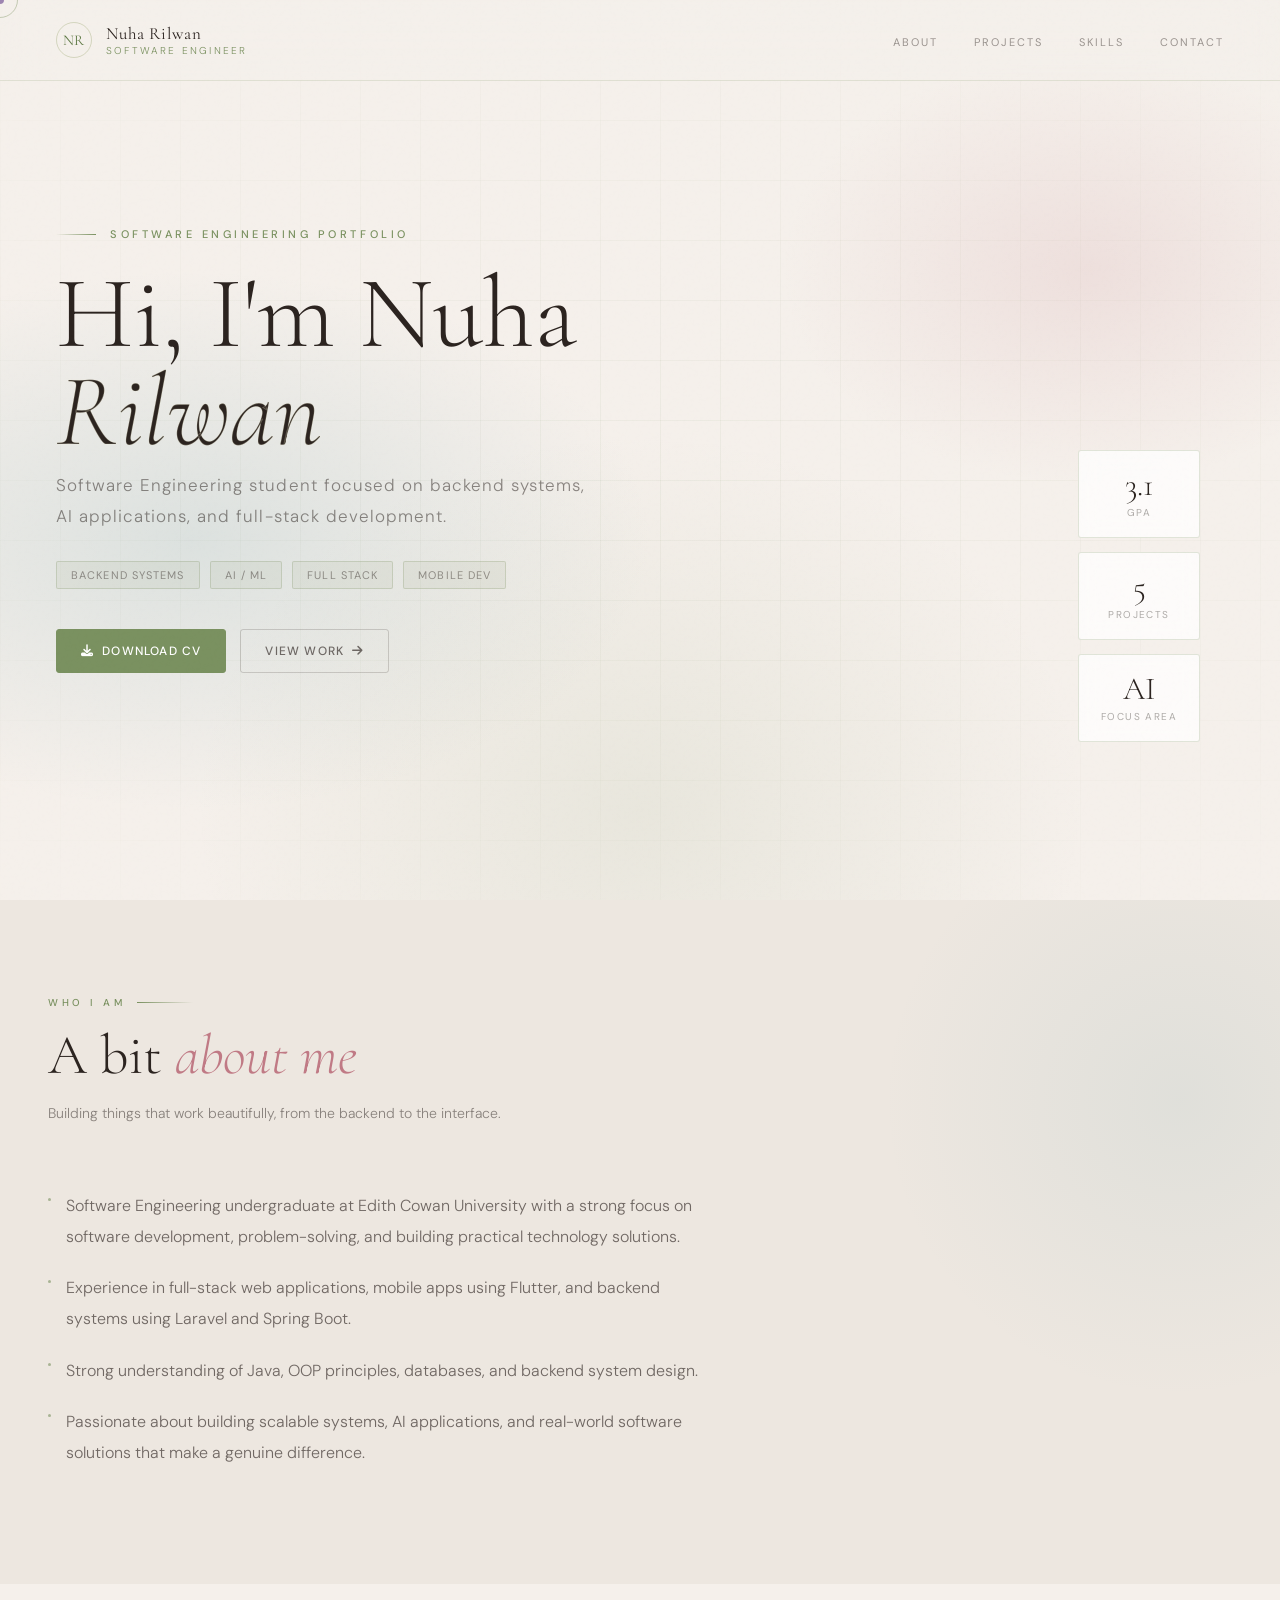
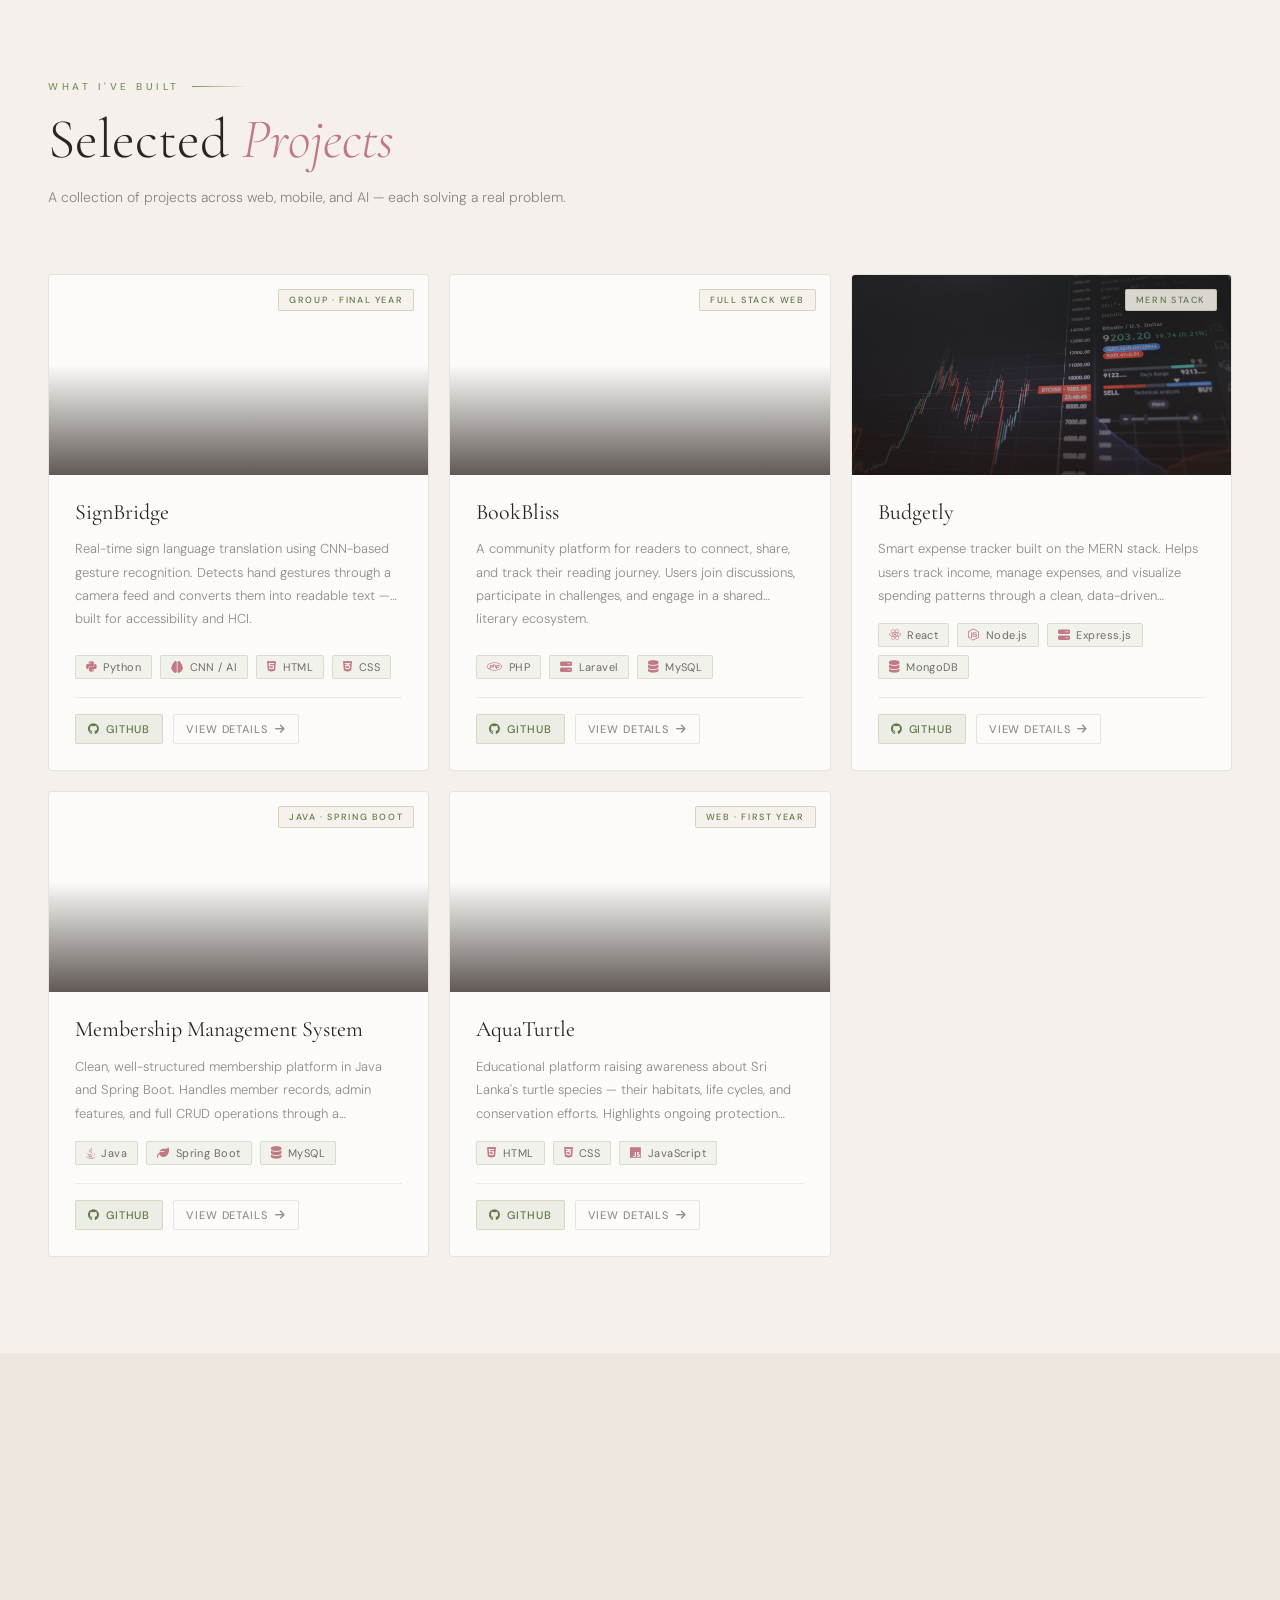
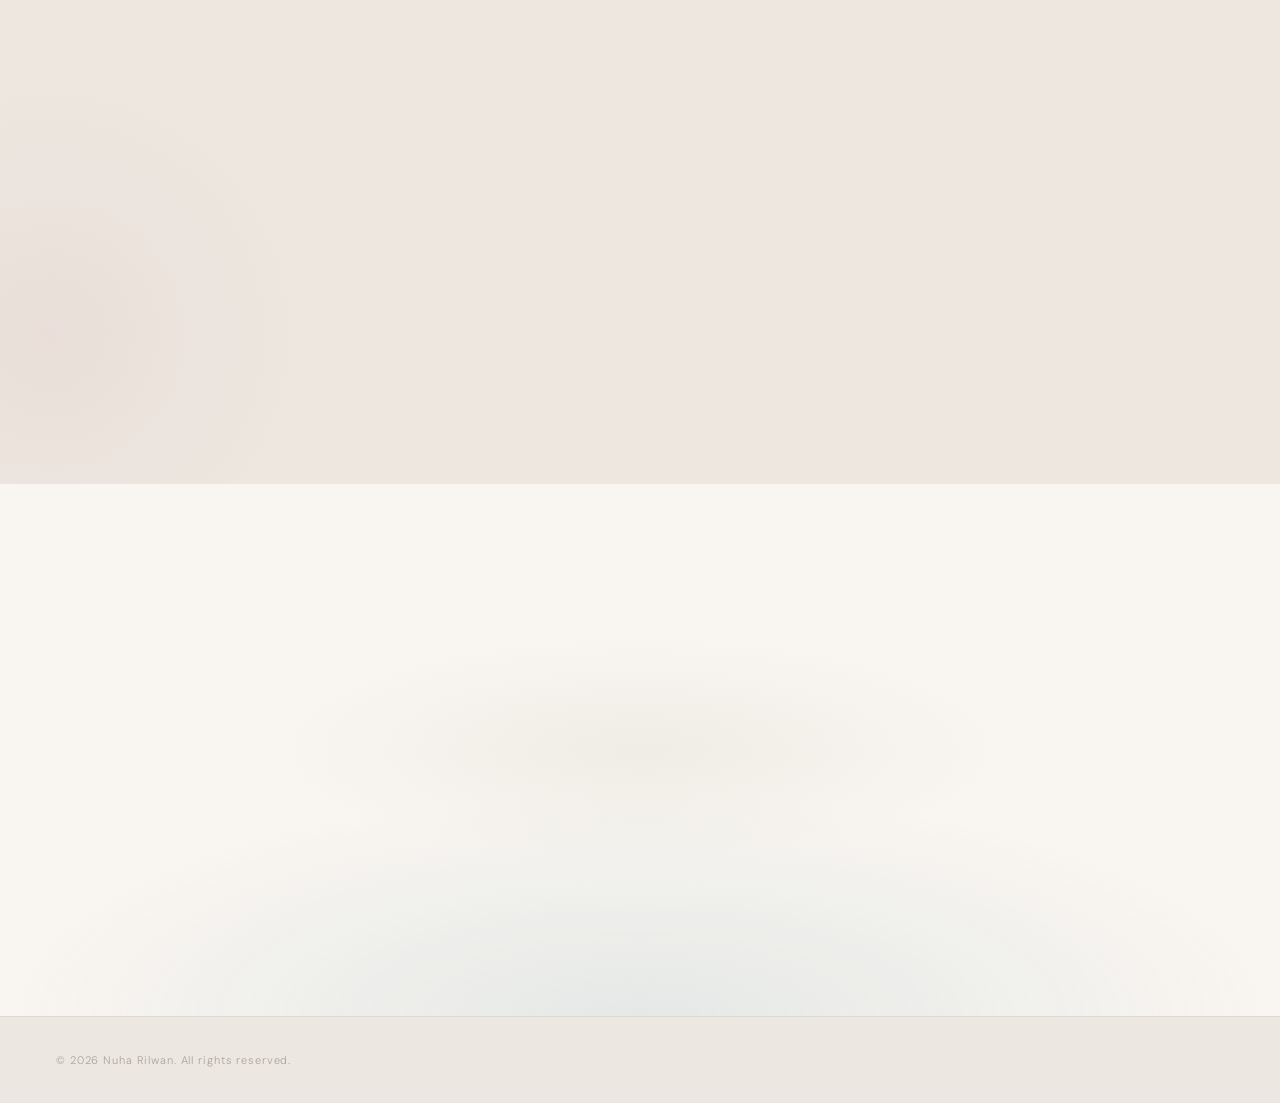
==== index.html @ dff5c8e9 "New UI Design" ====
<!DOCTYPE html>
<html lang="en">
<head>
  <meta charset="UTF-8">
  <meta name="viewport" content="width=device-width, initial-scale=1.0">
  <title>Nuha Rilwan | Software Engineer</title>

  <link href="https://fonts.googleapis.com/css2?family=Cormorant+Garamond:ital,wght@0,300;0,400;0,600;1,300;1,400&family=DM+Sans:wght@300;400;500&display=swap" rel="stylesheet">
  <link rel="stylesheet" href="https://cdnjs.cloudflare.com/ajax/libs/font-awesome/6.5.0/css/all.min.css">
  <link rel="stylesheet" href="css/variables.css">
  <link rel="stylesheet" href="css/styles.css">
</head>
<body>

<!-- SCROLL PROGRESS -->
<div class="scroll-progress" id="scrollProgress"></div>

<!-- CUSTOM CURSOR -->
<div class="cursor-dot"  id="cursorDot"></div>
<div class="cursor-ring" id="cursorRing"></div>

<!-- NAV -->
<nav class="navbar" id="navbar">
  <div class="nav-left">
    <div class="nav-monogram">NR</div>
    <div class="nav-text">
      <h1>Nuha Rilwan</h1>
      <p>Software Engineer</p>
    </div>
  </div>
  <ul>
    <li><a href="#about"    data-nav="about">About</a></li>
    <li><a href="#projects" data-nav="projects">Projects</a></li>
    <li><a href="#skills"   data-nav="skills">Skills</a></li>
    <li><a href="#contact"  data-nav="contact">Contact</a></li>
  </ul>
</nav>

<!-- ═══ HERO ═══ -->
<section class="hero" id="home">
  <div class="hero-content">

    <div class="hero-eyebrow">Software Engineering Portfolio</div>

    <h1 class="hero-name">
      <span class="line1">Hi, I'm Nuha</span>
      <span class="line2">Rilwan</span>
    </h1>

    <p class="hero-role">
      Software Engineering student focused on backend systems,<br>
      AI applications, and full-stack development.
    </p>

    <div class="hero-tags">
      <span class="hero-tag">Backend Systems</span>
      <span class="hero-tag">AI / ML</span>
      <span class="hero-tag">Full Stack</span>
      <span class="hero-tag">Mobile Dev</span>
    </div>

    <div class="hero-cta">
      <a class="btn btn-primary" href="assets/cv/Nuha_Rilwan.pdf" download>
        <i class="fa-solid fa-download"></i> Download CV
      </a>
      <a class="btn btn-ghost" href="#projects">
        View Work <i class="fa-solid fa-arrow-right"></i>
      </a>
    </div>

  </div>

  <!-- Floating stats -->
  <div class="hero-stat-float">
    <div class="stat-float-card">
      <div class="stat-float-num">3.1</div>
      <div class="stat-float-label">GPA</div>
    </div>
    <div class="stat-float-card">
      <div class="stat-float-num">5</div>
      <div class="stat-float-label">Projects</div>
    </div>
    <div class="stat-float-card">
      <div class="stat-float-num">AI</div>
      <div class="stat-float-label">Focus Area</div>
    </div>
  </div>
</section>

<!-- ═══ ABOUT ═══ -->
<section id="about">

  <div class="about-grid">

    <div>
      <div class="section-header reveal">
        <div class="section-label">Who I Am</div>
        <h2>A bit <em>about me</em></h2>
        <p class="section-sub">Building things that work beautifully, from the backend to the interface.</p>
      </div>

      <div class="about-bio reveal reveal-delay-1">
        <p>Software Engineering undergraduate at Edith Cowan University with a strong focus on software development, problem-solving, and building practical technology solutions.</p>
        <p>Experience in full-stack web applications, mobile apps using Flutter, and backend systems using Laravel and Spring Boot.</p>
        <p>Strong understanding of Java, OOP principles, databases, and backend system design.</p>
        <p>Passionate about building scalable systems, AI applications, and real-world software solutions that make a genuine difference.</p>
      </div>
    </div>
  </div>

</section>

<!-- ═══ PROJECTS ═══ -->
<section class="featured" id="projects">
  <div class="section-header reveal">
    <div class="section-label">What I've Built</div>
    <h2>Selected <em>Projects</em></h2>
    <p class="section-sub">A collection of projects across web, mobile, and AI — each solving a real problem.</p>
  </div>

  <div class="projects-grid">

    <!-- SignBridge -->
    <div class="project-card reveal reveal-delay-1">
      <div class="project-img-wrap">
        <img src="assets/images/projects/signbridge.jpg" alt="SignBridge"
             onerror="this.style.display='none'">
        <div class="project-img-overlay"></div>
        <span class="project-type-badge">Group · Final Year</span>
      </div>
      <div class="project-body">
        <h3 class="project-title">SignBridge</h3>
        <p class="project-desc">
          Real-time sign language translation using CNN-based gesture recognition. Detects hand gestures through a camera feed and converts them into readable text — built for accessibility and HCI.
        </p>
        <div class="tech-stack">
          <span><i class="fa-brands fa-python"></i> Python</span>
          <span><i class="fa-solid fa-brain"></i> CNN / AI</span>
          <span><i class="fa-brands fa-html5"></i> HTML</span>
          <span><i class="fa-brands fa-css3-alt"></i> CSS</span>
        </div>
        <div class="project-footer">
          <a href="https://github.com/nuhaaaaaaa24/SignBridge" target="_blank" class="project-link primary">
            <i class="fa-brands fa-github"></i> GitHub
          </a>
          <a href="project-signbridge.html" class="project-link">
            View Details <i class="fa-solid fa-arrow-right"></i>
          </a>
        </div>
      </div>
    </div>

    <!-- BookBliss -->
    <div class="project-card reveal reveal-delay-2">
      <div class="project-img-wrap">
        <img src="assets/images/projects/bookbliss.jpg" alt="BookBliss"
             onerror="this.style.display='none'">
        <div class="project-img-overlay"></div>
        <span class="project-type-badge">Full Stack Web</span>
      </div>
      <div class="project-body">
        <h3 class="project-title">BookBliss</h3>
        <p class="project-desc">
          A community platform for readers to connect, share, and track their reading journey. Users join discussions, participate in challenges, and engage in a shared literary ecosystem.
        </p>
        <div class="tech-stack">
          <span><i class="fa-brands fa-php"></i> PHP</span>
          <span><i class="fa-solid fa-server"></i> Laravel</span>
          <span><i class="fa-solid fa-database"></i> MySQL</span>
        </div>
        <div class="project-footer">
          <a href="https://github.com/nuhaaaaaaa24/BookBliss" target="_blank" class="project-link primary">
            <i class="fa-brands fa-github"></i> GitHub
          </a>
          <a href="project-bookbliss.html" class="project-link">
            View Details <i class="fa-solid fa-arrow-right"></i>
          </a>
        </div>
      </div>
    </div>

    <!-- Budgetly -->
    <div class="project-card reveal reveal-delay-3">
      <div class="project-img-wrap">
        <img src="assets/images/projects/budgetly.jpg" alt="Budgetly"
             onerror="this.style.display='none'">
        <div class="project-img-overlay"></div>
        <span class="project-type-badge">MERN Stack</span>
      </div>
      <div class="project-body">
        <h3 class="project-title">Budgetly</h3>
        <p class="project-desc">
          Smart expense tracker built on the MERN stack. Helps users track income, manage expenses, and visualize spending patterns through a clean, data-driven dashboard.
        </p>
        <div class="tech-stack">
          <span><i class="fa-brands fa-react"></i> React</span>
          <span><i class="fa-brands fa-node-js"></i> Node.js</span>
          <span><i class="fa-solid fa-server"></i> Express.js</span>
          <span><i class="fa-solid fa-database"></i> MongoDB</span>
        </div>
        <div class="project-footer">
          <a href="https://github.com/nuhaaaaaaa24/budgetly" target="_blank" class="project-link primary">
            <i class="fa-brands fa-github"></i> GitHub
          </a>
          <a href="project-budgetly.html" class="project-link">
            View Details <i class="fa-solid fa-arrow-right"></i>
          </a>
        </div>
      </div>
    </div>

    <!-- Membership Management -->
    <div class="project-card reveal reveal-delay-2">
      <div class="project-img-wrap">
        <img src="assets/images/projects/member.jpg" alt="Membership Management System"
             onerror="this.style.display='none'">
        <div class="project-img-overlay"></div>
        <span class="project-type-badge">Java · Spring Boot</span>
      </div>
      <div class="project-body">
        <h3 class="project-title">Membership Management System</h3>
        <p class="project-desc">
          Clean, well-structured membership platform in Java and Spring Boot. Handles member records, admin features, and full CRUD operations through a structured backend architecture.
        </p>
        <div class="tech-stack">
          <span><i class="fa-brands fa-java"></i> Java</span>
          <span><i class="fa-solid fa-leaf"></i> Spring Boot</span>
          <span><i class="fa-solid fa-database"></i> MySQL</span>
        </div>
        <div class="project-footer">
          <a href="https://github.com/nuhaaaaaaa24/membershipManagementSystem" target="_blank" class="project-link primary">
            <i class="fa-brands fa-github"></i> GitHub
          </a>
          <a href="project-membership.html" class="project-link">
            View Details <i class="fa-solid fa-arrow-right"></i>
          </a>
        </div>
      </div>
    </div>

    <!-- AquaTurtle -->
    <div class="project-card reveal reveal-delay-3">
      <div class="project-img-wrap">
        <img src="assets/images/projects/turtle.jpg" alt="AquaTurtle"
             onerror="this.style.display='none'">
        <div class="project-img-overlay"></div>
        <span class="project-type-badge">Web · First Year</span>
      </div>
      <div class="project-body">
        <h3 class="project-title">AquaTurtle</h3>
        <p class="project-desc">
          Educational platform raising awareness about Sri Lanka's turtle species — their habitats, life cycles, and conservation efforts. Highlights ongoing protection initiatives across the island.
        </p>
        <div class="tech-stack">
          <span><i class="fa-brands fa-html5"></i> HTML</span>
          <span><i class="fa-brands fa-css3-alt"></i> CSS</span>
          <span><i class="fa-brands fa-js"></i> JavaScript</span>
        </div>
        <div class="project-footer">
          <a href="https://github.com/nuhaaaaaaa24/AquaTurtle" target="_blank" class="project-link primary">
            <i class="fa-brands fa-github"></i> GitHub
          </a>
          <a href="project-aquaturtle.html" class="project-link">
            View Details <i class="fa-solid fa-arrow-right"></i>
          </a>
        </div>
      </div>
    </div>

  </div>
</section>

<!-- ═══ SKILLS ═══ -->
<section id="skills">
  <div class="section-header reveal">
    <div class="section-label">Technical Toolkit</div>
    <h2>Skills &amp; <em>Technologies</em></h2>
    <p class="section-sub">The tools I reach for — and the ones I'm always adding to the arsenal.</p>
  </div>

  <div class="skills-wrap">

    <div class="skill-category reveal reveal-delay-1">
      <div class="skill-cat-label"><i class="fa-solid fa-code"></i> Languages</div>
      <div class="skills-row">
        <div class="skill-chip"><i class="fa-brands fa-java"></i><span>Java</span></div>
        <div class="skill-chip"><i class="fa-brands fa-js"></i><span>JavaScript</span></div>
        <div class="skill-chip"><i class="fa-brands fa-php"></i><span>PHP</span></div>
        <div class="skill-chip"><i class="fa-brands fa-python"></i><span>Python</span></div>
        <div class="skill-chip"><i class="fa-solid fa-gem"></i><span>Ruby</span></div>
        <div class="skill-chip"><i class="fa-solid fa-mobile-screen"></i><span>Dart</span></div>
      </div>
    </div>

    <div class="skill-category reveal reveal-delay-2">
      <div class="skill-cat-label"><i class="fa-solid fa-server"></i> Backend &amp; Frameworks</div>
      <div class="skills-row">
        <div class="skill-chip"><i class="fa-brands fa-laravel"></i><span>Laravel</span></div>
        <div class="skill-chip"><i class="fa-solid fa-leaf"></i><span>Spring Boot</span></div>
        <div class="skill-chip"><i class="fa-brands fa-node-js"></i><span>Node.js</span></div>
        <div class="skill-chip"><i class="fa-solid fa-server"></i><span>Express.js</span></div>
        <div class="skill-chip"><i class="fa-brands fa-react"></i><span>React</span></div>
        <div class="skill-chip"><i class="fa-solid fa-mobile"></i><span>Flutter</span></div>
      </div>
    </div>

    <div class="skill-category reveal reveal-delay-3">
      <div class="skill-cat-label"><i class="fa-solid fa-database"></i> Databases &amp; Tools</div>
      <div class="skills-row">
        <div class="skill-chip"><i class="fa-solid fa-database"></i><span>MySQL</span></div>
        <div class="skill-chip"><i class="fa-solid fa-database"></i><span>MongoDB</span></div>
        <div class="skill-chip"><i class="fa-brands fa-git-alt"></i><span>Git</span></div>
        <div class="skill-chip"><i class="fa-brands fa-github"></i><span>GitHub</span></div>
        <div class="skill-chip"><i class="fa-solid fa-vial"></i><span>pytest</span></div>
        <div class="skill-chip"><i class="fa-brand fa-selenium"></i><span>Selenium</span></div>
        <div class="skill-chip"><i class="fa-solid fa-brain"></i><span>Machine Learning</span></div>
      </div>
    </div>

  </div>
</section>

<!-- ═══ CONTACT ═══ -->
<section id="contact">
  <div class="section-label reveal" style="justify-content:center;">
    Let's Connect
  </div>

  <h2 class="contact-heading reveal reveal-delay-1">
    Open to <em>opportunities</em>
  </h2>

  <p class="contact-sub reveal reveal-delay-2">
    Whether it's an internship, graduate role, or a project worth building — I'd love to hear from you.
  </p>

  <div class="contact-links reveal reveal-delay-3">
    <a href="mailto:nuharilwan2424@gmail.com" class="contact-link primary">
      <i class="fa-solid fa-envelope"></i> nuharilwan2424@gmail.com
    </a>
    <a href="https://www.linkedin.com/in/nuharilwan/" target="_blank" class="contact-link ghost">
      <i class="fa-brands fa-linkedin"></i> LinkedIn
    </a>
    <a href="https://github.com/nuhaaaaaaa24" target="_blank" class="contact-link ghost">
      <i class="fa-brands fa-github"></i> GitHub
    </a>
  </div>

  <div class="contact-divider reveal"></div>
</section>

<!-- FOOTER -->
<footer>
  <div class="footer-left">
    <p>&copy; 2026 Nuha Rilwan. All rights reserved.</p>
  </div>
</footer>

<script>
/* ── Custom Cursor ── */
const dot  = document.getElementById('cursorDot');
const ring = document.getElementById('cursorRing');
let rx = 0, ry = 0;
document.addEventListener('mousemove', e => {
  dot.style.left  = e.clientX + 'px';
  dot.style.top   = e.clientY + 'px';
  rx += (e.clientX - rx) * 0.12;
  ry += (e.clientY - ry) * 0.12;
  ring.style.left = rx + 'px';
  ring.style.top  = ry + 'px';
  requestAnimationFrame(() => {
    rx += (e.clientX - rx) * 0.12;
    ry += (e.clientY - ry) * 0.12;
    ring.style.left = rx + 'px';
    ring.style.top  = ry + 'px';
  });
});
(function loop() {
  requestAnimationFrame(loop);
})();

/* ── Scroll Progress ── */
const progressBar = document.getElementById('scrollProgress');
window.addEventListener('scroll', () => {
  const pct = window.scrollY / (document.body.scrollHeight - window.innerHeight) * 100;
  progressBar.style.width = pct + '%';
});

/* ── Navbar scroll shrink ── */
const navbar = document.getElementById('navbar');
window.addEventListener('scroll', () => {
  navbar.classList.toggle('scrolled', window.scrollY > 80);
});

/* ── Active nav highlight ── */
const sections = document.querySelectorAll('section[id]');
const navLinks = document.querySelectorAll('.navbar a[data-nav]');
const observer = new IntersectionObserver(entries => {
  entries.forEach(entry => {
    if (entry.isIntersecting) {
      navLinks.forEach(l => l.classList.remove('active'));
      const active = document.querySelector(`.navbar a[data-nav="${entry.target.id}"]`);
      if (active) active.classList.add('active');
    }
  });
}, { threshold: 0.35 });
sections.forEach(s => observer.observe(s));

/* ── Scroll reveal ── */
const revealEls = document.querySelectorAll('.reveal');
const revealObs = new IntersectionObserver(entries => {
  entries.forEach(entry => {
    if (entry.isIntersecting) {
      entry.target.classList.add('visible');
      revealObs.unobserve(entry.target);
    }
  });
}, { threshold: 0.12 });
revealEls.forEach(el => revealObs.observe(el));

/* ── Smooth scroll for anchor links ── */
document.querySelectorAll('a[href^="#"]').forEach(a => {
  a.addEventListener('click', e => {
    const target = document.querySelector(a.getAttribute('href'));
    if (target) {
      e.preventDefault();
      target.scrollIntoView({ behavior: 'smooth', block: 'start' });
    }
  });
});
</script>

</body>
</html>
---- css/styles.css ----
/* ═══════════════════════════════════════════════
   NUHA RILWAN — PORTFOLIO  |  styles.css
   ═══════════════════════════════════════════════ */

/* ── VARIABLES ── */
:root {
  --serif: 'Cormorant Garamond', Georgia, serif;
  --sans: 'DM Sans', sans-serif;
  --mono: 'JetBrains Mono', 'Fira Code', monospace;

  --forest-dark: #f5f0eb;
  --forest-mid:  #ede7e0;
  --forest-deep: #f9f5f1;
  --cream:  #2c2420;
  --cream-dim: rgba(44, 36, 32, 0.52);
  --olive:  #7a9160;
  --olive-bright: #5f7a45;
  --rose:   #c07a85;
  --rose-bright: #a85f6c;
  --teal:   #6a9ea8;
  --teal-bright: #4e8a96;
  --gold:   #c9a84c;

  --card-bg:     rgba(255,255,255,0.7);
  --card-border: rgba(122,145,96,0.2);
  --card-border-hover: rgba(122,145,96,0.45);

  --glow-olive: rgba(122, 145, 96, 0.14);
  --glow-rose:  rgba(192, 122, 133, 0.12);
}

/* ── RESET ── */
*, *::before, *::after { box-sizing: border-box; margin: 0; padding: 0; }

html { scroll-behavior: smooth; }

body {
  font-family: var(--sans);
  background: var(--forest-dark);
  color: var(--cream);
  overflow-x: hidden;
  cursor: none; /* custom cursor */
}

/* ── CUSTOM CURSOR ── */
.cursor-dot {
  position: fixed;
  top: 0; left: 0;
  width: 8px; height: 8px;
  background: var(--olive-bright);
  border-radius: 50%;
  pointer-events: none;
  z-index: 99999;
  transform: translate(-50%, -50%);
  transition: width 0.2s, height 0.2s, background 0.2s;
  mix-blend-mode: exclusion;
}
.cursor-ring {
  position: fixed;
  top: 0; left: 0;
  width: 36px; height: 36px;
  border: 1px solid rgba(122,145,96,0.4);
  border-radius: 50%;
  pointer-events: none;
  z-index: 99998;
  transform: translate(-50%, -50%);
  transition: width 0.3s ease, height 0.3s ease, border-color 0.3s ease;
}
body:has(a:hover) .cursor-dot,
body:has(button:hover) .cursor-dot { width: 12px; height: 12px; background: var(--rose-bright); }
body:has(a:hover) .cursor-ring,
body:has(button:hover) .cursor-ring { width: 52px; height: 52px; border-color: rgba(192,122,133,0.55); }

/* ── NOISE TEXTURE OVERLAY ── */
body::before {
  content: '';
  position: fixed;
  inset: 0;
  background-image: url("data:image/svg+xml,%3Csvg viewBox='0 0 256 256' xmlns='http://www.w3.org/2000/svg'%3E%3Cfilter id='noise'%3E%3CfeTurbulence type='fractalNoise' baseFrequency='0.9' numOctaves='4' stitchTiles='stitch'/%3E%3C/filter%3E%3Crect width='100%25' height='100%25' filter='url(%23noise)' opacity='0.04'/%3E%3C/svg%3E");
  pointer-events: none;
  z-index: 9997;
  opacity: 0.15;
}

/* ── SCROLL PROGRESS BAR ── */
.scroll-progress {
  position: fixed;
  top: 0; left: 0;
  height: 2px;
  background: linear-gradient(90deg, var(--teal), var(--olive), var(--rose));
  z-index: 10000;
  width: 0%;
  transition: width 0.1s linear;
}

/* ── NAVBAR ── */
.navbar {
  display: flex;
  justify-content: space-between;
  align-items: center;
  padding: 22px 56px;
  background: rgba(245, 240, 235, 0.82);
  backdrop-filter: blur(24px);
  -webkit-backdrop-filter: blur(24px);
  position: fixed;
  top: 0; left: 0; width: 100%;
  z-index: 1000;
  border-bottom: 0.5px solid rgba(122,145,96,0.18);
  transition: padding 0.4s ease, background 0.4s ease;
}
.navbar.scrolled {
  padding: 14px 56px;
  background: rgba(245, 240, 235, 0.96);
  border-bottom-color: rgba(122,145,96,0.3);
}
.nav-left { display: flex; align-items: center; gap: 14px; }
.nav-monogram {
  width: 36px; height: 36px;
  border-radius: 50%;
  border: 1px solid rgba(132,154,86,0.3);
  display: flex; align-items: center; justify-content: center;
  font-family: var(--serif);
  font-size: 15px; font-weight: 400;
  color: var(--olive-bright);
  letter-spacing: 0.02em;
  transition: border-color 0.3s, color 0.3s;
}
.nav-monogram:hover { border-color: var(--olive-bright); color: var(--cream); }
.nav-text h1 {
  font-family: var(--serif);
  font-size: 17px; font-weight: 400;
  letter-spacing: 0.05em;
  color: var(--cream);
}
.nav-text p {
  font-size: 10px; font-weight: 300;
  letter-spacing: 0.22em;
  text-transform: uppercase;
  color: var(--olive);
}
.navbar ul { display: flex; gap: 36px; list-style: none; }
.navbar a {
  font-size: 11px; font-weight: 400;
  letter-spacing: 0.18em;
  text-transform: uppercase;
  color: rgba(44,36,32,0.45);
  text-decoration: none;
  transition: color 0.25s;
  position: relative;
  padding-bottom: 4px;
}
.navbar a::after {
  content: '';
  position: absolute;
  bottom: 0; left: 0;
  width: 0; height: 1px;
  background: linear-gradient(90deg, var(--rose), var(--olive));
  transition: width 0.35s cubic-bezier(0.4,0,0.2,1);
}
.navbar a:hover, .navbar a.active { color: var(--cream); }
.navbar a:hover::after, .navbar a.active::after { width: 100%; }

/* ── HERO ── */
.hero {
  min-height: 100vh;
  padding: 0 56px;
  display: flex;
  align-items: center;
  position: relative;
  overflow: hidden;
}

/* Animated grid background */
.hero::before {
  content: '';
  position: absolute;
  inset: 0;
  background-image:
    linear-gradient(rgba(122,145,96,0.07) 1px, transparent 1px),
    linear-gradient(90deg, rgba(122,145,96,0.07) 1px, transparent 1px);
  background-size: 60px 60px;
  mask-image: radial-gradient(ellipse 80% 70% at 50% 50%, black 0%, transparent 100%);
  animation: gridDrift 20s ease infinite;
}
/* Glowing orbs */
.hero::after {
  content: '';
  position: absolute;
  inset: 0;
  background:
    radial-gradient(ellipse 60% 50% at 15% 60%, rgba(106,158,168,0.18) 0%, transparent 60%),
    radial-gradient(ellipse 40% 40% at 85% 30%, rgba(192,122,133,0.14) 0%, transparent 60%),
    radial-gradient(ellipse 50% 60% at 50% 90%, rgba(122,145,96,0.1) 0%, transparent 70%);
  pointer-events: none;
}

@keyframes gridDrift {
  0%, 100% { transform: translateX(0) translateY(0); }
  33%       { transform: translateX(-8px) translateY(-6px); }
  66%       { transform: translateX(6px) translateY(8px); }
}

.hero-content {
  position: relative;
  z-index: 2;
  max-width: 900px;
}

.hero-eyebrow {
  display: flex;
  align-items: center;
  gap: 14px;
  font-size: 11px;
  font-weight: 500;
  letter-spacing: 0.32em;
  text-transform: uppercase;
  color: var(--olive);
  margin-bottom: 24px;
  opacity: 0;
  animation: slideUp 0.7s 0.2s forwards;
}
.hero-eyebrow::before {
  content: '';
  width: 40px; height: 1px;
  background: linear-gradient(90deg, transparent, var(--olive));
}

.hero-name {
  font-family: var(--serif);
  font-weight: 300;
  line-height: 0.95;
  color: var(--cream);
  margin-bottom: 10px;
  opacity: 0;
  animation: slideUp 0.8s 0.35s forwards;
}
.hero-name .line1 {
  display: block;
  font-size: clamp(52px, 8vw, 108px);
}
.hero-name .line2 {
  display: block;
  font-size: clamp(52px, 8vw, 108px);
  -webkit-text-stroke: 1px rgba(244,240,208,0.25);
  font-style: italic;
}

.hero-role {
  font-size: clamp(13px, 1.6vw, 17px);
  font-weight: 300;
  color: var(--cream-dim);
  letter-spacing: 0.06em;
  margin-bottom: 28px;
  opacity: 0;
  animation: slideUp 0.8s 0.5s forwards;
  max-width: 560px;
  line-height: 1.85;
}

.hero-tags {
  display: flex;
  flex-wrap: wrap;
  gap: 10px;
  margin-bottom: 40px;
  opacity: 0;
  animation: slideUp 0.8s 0.65s forwards;
}
.hero-tag {
  font-size: 11px;
  font-weight: 400;
  letter-spacing: 0.1em;
  text-transform: uppercase;
  color: rgba(44,36,32,0.45);
  padding: 6px 14px;
  border: 0.5px solid rgba(122,145,96,0.25);
  border-radius: 2px;
  background: rgba(122,145,96,0.08);
  transition: all 0.25s;
}
.hero-tag:hover {
  color: var(--olive-bright);
  border-color: rgba(122,145,96,0.5);
  background: rgba(122,145,96,0.12);
}

.hero-cta {
  display: flex;
  gap: 14px;
  flex-wrap: wrap;
  opacity: 0;
  animation: slideUp 0.8s 0.8s forwards;
}

/* Floating stat chips on hero */
.hero-stat-float {
  position: absolute;
  right: 80px;
  top: 50%;
  transform: translateY(-50%);
  display: flex;
  flex-direction: column;
  gap: 14px;
  z-index: 2;
  opacity: 0;
  animation: slideLeft 0.9s 1.0s forwards;
}
.stat-float-card {
  background: rgba(255,255,255,0.75);
  border: 0.5px solid rgba(122,145,96,0.22);
  border-radius: 3px;
  padding: 18px 22px;
  text-align: center;
  backdrop-filter: blur(8px);
  transition: border-color 0.3s, transform 0.3s;
}
.stat-float-card:hover {
  border-color: rgba(132,154,86,0.35);
  transform: translateX(-4px);
}
.stat-float-num {
  font-family: var(--serif);
  font-size: 32px;
  font-weight: 300;
  color: var(--cream);
  line-height: 1;
}
.stat-float-num em { color: var(--rose); font-style: normal; font-size: 20px; }
.stat-float-label {
  font-size: 10px;
  letter-spacing: 0.14em;
  text-transform: uppercase;
  color: rgba(44,36,32,0.38);
  margin-top: 5px;
}

/* ── BUTTONS ── */
.btn {
  display: inline-flex;
  align-items: center;
  gap: 8px;
  padding: 13px 24px;
  border-radius: 3px;
  font-size: 12px;
  font-weight: 500;
  letter-spacing: 0.1em;
  text-transform: uppercase;
  text-decoration: none;
  transition: all 0.3s cubic-bezier(0.4,0,0.2,1);
  cursor: none;
}
.btn-primary {
  background: var(--olive);
  color: #fff;
  border: 1px solid var(--olive);
  position: relative;
  overflow: hidden;
}
.btn-primary::before {
  content: '';
  position: absolute;
  inset: 0;
  background: linear-gradient(135deg, rgba(255,255,255,0.15), transparent);
  opacity: 0;
  transition: opacity 0.3s;
}
.btn-primary:hover { background: var(--olive-bright); border-color: var(--olive-bright); transform: translateY(-2px); box-shadow: 0 12px 40px rgba(132,154,86,0.3); }
.btn-primary:hover::before { opacity: 1; }

.btn-ghost {
  background: transparent;
  color: rgba(44,36,32,0.65);
  border: 0.5px solid rgba(44,36,32,0.18);
}
.btn-ghost:hover { border-color: var(--rose); color: var(--rose-bright); transform: translateY(-2px); }

/* ── SECTION BASE ── */
section { padding: 96px 48px; }
section:nth-child(even) { background: var(--forest-mid); }

.section-header { margin-bottom: 64px; }
.section-label {
  display: flex;
  align-items: center;
  gap: 12px;
  font-size: 10px;
  font-weight: 500;
  letter-spacing: 0.35em;
  text-transform: uppercase;
  color: var(--olive);
  margin-bottom: 16px;
}
.section-label::after {
  content: '';
  width: 56px; height: 0.5px;
  background: linear-gradient(90deg, var(--olive), transparent);
}
.section-header h2 {
  font-family: var(--serif);
  font-size: clamp(34px, 4.5vw, 56px);
  font-weight: 300;
  line-height: 1.1;
  color: var(--cream);
}
.section-header h2 em { font-style: italic; color: var(--rose); }
.section-header .section-sub {
  font-size: 14px;
  font-weight: 300;
  color: var(--cream-dim);
  margin-top: 14px;
  max-width: 520px;
  line-height: 1.8;
}

/* ── REVEAL ANIMATION ── */
.reveal {
  opacity: 0;
  transform: translateY(32px);
  transition: opacity 0.7s cubic-bezier(0.4,0,0.2,1), transform 0.7s cubic-bezier(0.4,0,0.2,1);
}
.reveal.visible { opacity: 1; transform: translateY(0); }
.reveal-delay-1 { transition-delay: 0.1s; }
.reveal-delay-2 { transition-delay: 0.2s; }
.reveal-delay-3 { transition-delay: 0.3s; }
.reveal-delay-4 { transition-delay: 0.4s; }

/* ── ABOUT ── */
#about { position: relative; overflow: hidden; }
#about::before {
  content: '';
  position: absolute;
  right: -200px; top: -100px;
  width: 600px; height: 600px;
  border-radius: 50%;
  background: radial-gradient(circle, rgba(106,158,168,0.1) 0%, transparent 70%);
  pointer-events: none;
}

.about-grid {
  display: grid;
  grid-template-columns: 1.4fr 1fr;
  gap: 64px;
  align-items: start;
}
.about-bio p {
  font-size: 16px;
  font-weight: 300;
  color: rgba(44,36,32,0.65);
  line-height: 1.95;
  margin-bottom: 20px;
  position: relative;
  padding-left: 18px;
}
.about-bio p::before {
  content: '';
  position: absolute;
  left: 0; top: 8px;
  width: 3px; height: 3px;
  border-radius: 50%;
  background: var(--olive);
  opacity: 0.6;
}
.about-bio i { display: none; } /* hide the fa icons from old markup */

.about-stats {
  display: grid;
  grid-template-columns: 1fr 1fr;
  gap: 12px;
}
.stat-card {
  background: var(--card-bg);
  border: 0.5px solid var(--card-border);
  border-radius: 3px;
  padding: 22px 18px;
  transition: border-color 0.3s, transform 0.3s, box-shadow 0.3s;
  position: relative;
  overflow: hidden;
}
.stat-card::before {
  content: '';
  position: absolute;
  bottom: 0; left: 0;
  width: 0; height: 1px;
  background: linear-gradient(90deg, var(--rose), var(--olive));
  transition: width 0.4s ease;
}
.stat-card:hover { border-color: var(--card-border-hover); transform: translateY(-3px); box-shadow: 0 16px 48px rgba(44,36,32,0.1); }
.stat-card:hover::before { width: 100%; }
.stat-num {
  font-family: var(--serif);
  font-size: 34px;
  font-weight: 300;
  color: var(--cream);
  line-height: 1;
  margin-bottom: 6px;
}
.stat-num span { color: var(--rose); font-size: 20px; }
.stat-label {
  font-size: 10px;
  font-weight: 400;
  letter-spacing: 0.12em;
  color: rgba(44,36,32,0.45);
  text-transform: uppercase;
}

/* ── PROJECTS ── */
.featured { position: relative; }

.projects-grid {
  display: grid;
  grid-template-columns: repeat(3, 1fr);
  gap: 20px;
}

.project-card {
  background: var(--card-bg);
  border: 0.5px solid var(--card-border);
  border-radius: 4px;
  overflow: hidden;
  transition: border-color 0.35s, transform 0.35s, box-shadow 0.35s;
  position: relative;
  display: flex;
  flex-direction: column;
}
.project-card::before {
  content: '';
  position: absolute;
  top: 0; left: 0;
  width: 100%; height: 2px;
  background: linear-gradient(90deg, var(--teal), var(--olive), var(--rose), transparent);
  opacity: 0;
  transition: opacity 0.35s;
  z-index: 1;
}
.project-card:hover { border-color: rgba(132,154,86,0.28); transform: translateY(-6px); box-shadow: 0 24px 64px rgba(0,0,0,0.4), 0 0 0 0.5px rgba(132,154,86,0.1); }
.project-card:hover::before { opacity: 1; }

.project-img-wrap {
  width: 100%;
  height: 200px;
  overflow: hidden;
  position: relative;
}
.project-img-wrap img {
  width: 100%;
  height: 100%;
  object-fit: cover;
  transition: transform 0.6s cubic-bezier(0.4,0,0.2,1), filter 0.4s;
  filter: brightness(0.82) saturate(0.9);
}
.project-card:hover .project-img-wrap img {
  transform: scale(1.07);
  filter: brightness(0.65) saturate(0.7);
}
.project-img-overlay {
  position: absolute;
  inset: 0;
  background: linear-gradient(to top, rgba(30,20,16,0.7) 0%, transparent 55%);
}

/* Project tag badge over image */
.project-type-badge {
  position: absolute;
  top: 14px; right: 14px;
  font-size: 9px;
  font-weight: 500;
  letter-spacing: 0.18em;
  text-transform: uppercase;
  color: var(--olive-bright);
  background: rgba(245,240,235,0.88);
  border: 0.5px solid rgba(132,154,86,0.3);
  padding: 4px 10px;
  border-radius: 2px;
  backdrop-filter: blur(8px);
  z-index: 2;
}

.project-body {
  padding: 24px 26px 26px;
  display: flex;
  flex-direction: column;
  flex: 1;
  gap: 12px;
}
.project-title {
  font-family: var(--serif);
  font-size: 22px;
  font-weight: 400;
  color: var(--cream);
  line-height: 1.2;
}
.project-desc {
  font-size: 13px;
  font-weight: 300;
  color: var(--cream-dim);
  line-height: 1.8;
  flex: 1;
  display: -webkit-box;
  -webkit-line-clamp: 3;
  -webkit-box-orient: vertical;
  overflow: hidden;
}

.tech-stack {
  display: flex;
  flex-wrap: wrap;
  gap: 8px;
  margin-top: 4px;
}
.tech-stack span {
  display: flex;
  align-items: center;
  gap: 6px;
  font-size: 11px;
  padding: 4px 10px;
  border-radius: 2px;
  background: rgba(122,145,96,0.08);
  border: 0.5px solid rgba(122,145,96,0.22);
  color: rgba(44,36,32,0.65);
  transition: all 0.25s;
  letter-spacing: 0.04em;
}
.tech-stack span:hover { border-color: rgba(122,145,96,0.5); color: var(--cream); background: rgba(122,145,96,0.15); }
.tech-stack i { font-size: 12px; color: var(--rose); }

.project-footer {
  display: flex;
  gap: 10px;
  margin-top: 6px;
  padding-top: 16px;
  border-top: 0.5px solid rgba(122,145,96,0.15);
}
.project-link {
  display: inline-flex;
  align-items: center;
  gap: 6px;
  font-size: 11px;
  font-weight: 500;
  letter-spacing: 0.08em;
  text-transform: uppercase;
  color: rgba(44,36,32,0.5);
  text-decoration: none;
  padding: 7px 12px;
  border: 0.5px solid rgba(44,36,32,0.1);
  border-radius: 2px;
  transition: all 0.25s;
}
.project-link:hover { color: var(--cream); border-color: var(--rose); background: rgba(200,135,124,0.08); }
.project-link.primary { background: rgba(122,145,96,0.12); border-color: rgba(132,154,86,0.25); color: var(--olive-bright); }
.project-link.primary:hover { background: rgba(132,154,86,0.2); border-color: var(--olive-bright); color: var(--cream); }

/* ── SKILLS ── */
#skills { position: relative; overflow: hidden; }
#skills::after {
  content: '';
  position: absolute;
  left: -200px; bottom: -100px;
  width: 500px; height: 500px;
  border-radius: 50%;
  background: radial-gradient(circle, rgba(192,122,133,0.08) 0%, transparent 70%);
  pointer-events: none;
}

.skills-wrap {
  display: flex;
  flex-direction: column;
  gap: 48px;
}
.skill-cat-label {
  font-size: 10px;
  font-weight: 500;
  letter-spacing: 0.28em;
  text-transform: uppercase;
  color: rgba(95,122,69,0.8);
  margin-bottom: 16px;
  padding-bottom: 10px;
  border-bottom: 0.5px solid rgba(122,145,96,0.18);
  display: flex;
  align-items: center;
  gap: 10px;
}
.skill-cat-label i { font-size: 12px; color: var(--rose); }

.skills-row {
  display: flex;
  flex-wrap: wrap;
  gap: 10px;
}
.skill-chip {
  display: flex;
  align-items: center;
  gap: 10px;
  padding: 12px 18px;
  font-size: 13px;
  font-weight: 400;
  letter-spacing: 0.02em;
  background: var(--card-bg);
  border: 0.5px solid var(--card-border);
  border-radius: 3px;
  color: rgba(44,36,32,0.65);
  transition: all 0.3s cubic-bezier(0.4,0,0.2,1);
  cursor: default;
  position: relative;
  overflow: hidden;
}
.skill-chip::before {
  content: '';
  position: absolute;
  inset: 0;
  background: linear-gradient(135deg, rgba(132,154,86,0.07), transparent);
  opacity: 0;
  transition: opacity 0.3s;
}
.skill-chip:hover { transform: translateY(-4px); border-color: rgba(122,145,96,0.5); color: var(--cream); box-shadow: 0 12px 36px rgba(44,36,32,0.1), 0 0 0 0.5px rgba(122,145,96,0.1); }
.skill-chip:hover::before { opacity: 1; }
.skill-chip i { font-size: 16px; color: var(--rose); transition: color 0.25s, transform 0.3s; }
.skill-chip:hover i { color: var(--olive-bright); transform: scale(1.15); }

/* ── CONTACT SECTION ── */
#contact {
  background: var(--forest-deep);
  position: relative;
  overflow: hidden;
  text-align: center;
}
#contact::before {
  content: '';
  position: absolute;
  inset: 0;
  background:
    radial-gradient(ellipse 70% 60% at 50% 100%, rgba(106,158,168,0.14) 0%, transparent 70%),
    radial-gradient(ellipse 40% 30% at 50% 50%, rgba(122,145,96,0.08) 0%, transparent 70%);
  pointer-events: none;
}
#contact .section-label { justify-content: center; }
#contact .section-label::after { display: none; }
#contact .section-label::before {
  content: '';
  width: 56px; height: 0.5px;
  background: linear-gradient(90deg, transparent, var(--olive));
}

.contact-heading {
  font-family: var(--serif);
  font-size: clamp(42px, 6vw, 76px);
  font-weight: 300;
  color: var(--cream);
  line-height: 1.05;
  margin: 16px 0 20px;
  position: relative;
}
.contact-heading em { font-style: italic; color: var(--rose); }
.contact-sub {
  font-size: 14px;
  font-weight: 300;
  color: var(--cream-dim);
  max-width: 440px;
  margin: 0 auto 48px;
  line-height: 1.9;
}
.contact-links {
  display: flex;
  justify-content: center;
  flex-wrap: wrap;
  gap: 14px;
  margin-bottom: 64px;
}
.contact-link {
  display: inline-flex;
  align-items: center;
  gap: 9px;
  padding: 14px 26px;
  font-size: 12px;
  font-weight: 500;
  letter-spacing: 0.1em;
  text-transform: uppercase;
  text-decoration: none;
  border-radius: 3px;
  transition: all 0.3s cubic-bezier(0.4,0,0.2,1);
}
.contact-link.primary { background: var(--olive); color: #fff; border: 1px solid var(--olive); }
.contact-link.primary:hover { background: var(--olive-bright); border-color: var(--olive-bright); transform: translateY(-3px); box-shadow: 0 16px 48px rgba(132,154,86,0.35); }
.contact-link.ghost { background: transparent; color: rgba(44,36,32,0.55); border: 0.5px solid rgba(44,36,32,0.12); }
.contact-link.ghost:hover { border-color: var(--rose); color: var(--rose-bright); transform: translateY(-3px); }
.contact-link i { font-size: 15px; }

.contact-divider {
  width: 80px;
  height: 0.5px;
  background: linear-gradient(90deg, transparent, rgba(132,154,86,0.3), transparent);
  margin: 0 auto;
}

/* ── FOOTER ── */
footer {
  padding: 36px 56px;
  background: rgba(237,231,224,0.9);
  border-top: 0.5px solid rgba(122,145,96,0.15);
  display: flex;
  justify-content: space-between;
  align-items: center;
  flex-wrap: wrap;
  gap: 20px;
}
.footer-left p {
  font-size: 11px;
  font-weight: 300;
  color: rgba(44,36,32,0.35);
  letter-spacing: 0.08em;
}
.footer-links { display: flex; gap: 14px; flex-wrap: wrap; }
.footer-links a {
  font-size: 11px;
  font-weight: 400;
  color: rgba(44,36,32,0.45);
  text-decoration: none;
  display: flex;
  align-items: center;
  gap: 7px;
  padding: 6px 12px;
  border-radius: 3px;
  border: 0.5px solid rgba(44,36,32,0.1);
  transition: all 0.25s;
}
.footer-links a i { font-size: 13px; color: var(--rose); }
.footer-links a:hover { color: var(--cream); border-color: rgba(132,154,86,0.3); transform: translateY(-2px); }

/* ── PROJECT DETAIL PAGE ── */
.page-wrapper {
  max-width: 1100px;
  margin: 0 auto;
  padding: 130px 56px 80px;
}
.back-link {
  display: inline-flex;
  align-items: center;
  gap: 8px;
  font-size: 10px;
  font-weight: 500;
  letter-spacing: 0.22em;
  text-transform: uppercase;
  color: rgba(44,36,32,0.38);
  text-decoration: none;
  transition: color 0.25s;
  margin-bottom: 56px;
}
.back-link:hover { color: var(--olive); }
.project-header {
  display: flex;
  flex-direction: column;
  gap: 16px;
  margin-bottom: 72px;
}
.project-eyebrow {
  font-size: 10px;
  font-weight: 500;
  letter-spacing: 0.32em;
  text-transform: uppercase;
  color: var(--olive);
  display: flex;
  align-items: center;
  gap: 12px;
}
.project-eyebrow::before { content: ''; width: 32px; height: 1px; background: var(--olive); opacity: 0.5; }
.project-header h1 {
  font-family: var(--serif);
  font-size: clamp(46px, 7.5vw, 88px);
  font-weight: 300;
  line-height: 1.0;
  color: var(--cream);
}
.project-header h1 em { font-style: italic; color: var(--rose); }
.project-header .subtitle {
  font-size: 15px;
  font-weight: 300;
  color: var(--cream-dim);
  line-height: 1.85;
  max-width: 600px;
}
.header-meta { display: flex; gap: 12px; flex-wrap: wrap; margin-top: 4px; }
.meta-chip {
  display: inline-flex;
  align-items: center;
  gap: 7px;
  font-size: 10px;
  font-weight: 400;
  letter-spacing: 0.12em;
  text-transform: uppercase;
  color: rgba(44,36,32,0.45);
  padding: 6px 12px;
  border: 0.5px solid var(--card-border);
  border-radius: 2px;
  background: var(--card-bg);
}
.meta-chip i { color: var(--rose); font-size: 10px; }

/* Detail cards */
.detail-grid { display: grid; grid-template-columns: 1fr 1fr; gap: 20px; margin-bottom: 20px; }
.detail-grid.single { grid-template-columns: 1fr; }
.detail-grid.thirds { grid-template-columns: 1fr 1fr 1fr; }

.detail-card {
  background: var(--card-bg);
  border: 0.5px solid var(--card-border);
  border-radius: 3px;
  padding: 36px;
  position: relative;
  overflow: hidden;
  transition: border-color 0.3s, transform 0.3s;
}
.detail-card::before {
  content: '';
  position: absolute;
  top: 0; left: 0;
  width: 100%; height: 2px;
  background: linear-gradient(90deg, var(--teal), var(--olive), transparent);
}
.detail-card:hover { border-color: var(--card-border-hover); transform: translateY(-2px); }

.card-label {
  font-size: 10px;
  font-weight: 500;
  letter-spacing: 0.3em;
  text-transform: uppercase;
  color: var(--olive);
  margin-bottom: 20px;
  display: flex;
  align-items: center;
  gap: 10px;
}
.card-label i { font-size: 11px; }
.card-label::after { content: ''; flex: 1; height: 0.5px; background: rgba(132,154,86,0.15); }

.desc-card p {
  font-size: 14px;
  font-weight: 300;
  color: rgba(44,36,32,0.68);
  line-height: 1.95;
}
.desc-card p + p { margin-top: 14px; }

.skills-grid { display: flex; flex-wrap: wrap; gap: 10px; }
.skill-pill {
  display: flex;
  align-items: center;
  gap: 7px;
  padding: 9px 15px;
  font-size: 12px;
  background: rgba(255,255,255,0.75);
  border: 0.5px solid var(--card-border);
  border-radius: 2px;
  color: rgba(44,36,32,0.65);
  transition: all 0.25s;
}
.skill-pill:hover { border-color: rgba(132,154,86,0.35); color: var(--cream); transform: translateY(-2px); }
.skill-pill i { color: var(--rose); font-size: 13px; }

/* Links card */
.links-row { display: flex; gap: 12px; flex-wrap: wrap; }
.project-btn {
  display: inline-flex;
  align-items: center;
  gap: 8px;
  padding: 12px 20px;
  font-size: 11px;
  font-weight: 500;
  letter-spacing: 0.1em;
  text-transform: uppercase;
  text-decoration: none;
  border-radius: 3px;
  transition: all 0.25s;
}
.project-btn.primary { background: var(--olive); color: #fff; border: 1px solid var(--olive); }
.project-btn.primary:hover { background: var(--olive-bright); transform: translateY(-2px); box-shadow: 0 12px 36px rgba(132,154,86,0.3); }
.project-btn.ghost { background: transparent; color: rgba(44,36,32,0.55); border: 0.5px solid var(--card-border); }
.project-btn.ghost:hover { border-color: var(--rose); color: var(--cream); transform: translateY(-2px); }

/* Gallery */
.gallery-grid { display: grid; grid-template-columns: 1fr 1fr; gap: 12px; }
.gallery-img {
  border-radius: 3px;
  overflow: hidden;
  aspect-ratio: 16/10;
  background: rgba(255,255,255,0.02);
  border: 0.5px solid var(--card-border);
  position: relative;
  cursor: pointer;
  transition: border-color 0.25s;
}
.gallery-img:first-child { grid-column: 1 / -1; aspect-ratio: 16/7; }
.gallery-img img { width: 100%; height: 100%; object-fit: cover; transition: transform 0.5s ease; }
.gallery-img:hover { border-color: var(--olive); }
.gallery-img:hover img { transform: scale(1.04); }
.gallery-img .img-overlay {
  position: absolute;
  inset: 0;
  background: rgba(30,20,16,0.45);
  display: flex;
  align-items: center;
  justify-content: center;
  opacity: 0;
  transition: opacity 0.3s;
}
.gallery-img:hover .img-overlay { opacity: 1; }
.gallery-img .img-overlay i { font-size: 22px; color: var(--cream); }

/* Lightbox */
.lightbox {
  position: fixed;
  inset: 0;
  background: rgba(245,240,235,0.96);
  backdrop-filter: blur(16px);
  z-index: 9999;
  display: flex;
  align-items: center;
  justify-content: center;
  opacity: 0;
  pointer-events: none;
  transition: opacity 0.3s;
}
.lightbox.open { opacity: 1; pointer-events: all; }
.lightbox img { max-width: 90vw; max-height: 85vh; object-fit: contain; border-radius: 3px; }
.lightbox-close {
  position: absolute;
  top: 24px; right: 32px;
  font-size: 24px;
  color: rgba(44,36,32,0.45);
  cursor: pointer;
  transition: color 0.2s;
  background: none;
  border: none;
}
.lightbox-close:hover { color: var(--cream); }

/* ── ANIMATIONS ── */
@keyframes slideUp {
  from { opacity: 0; transform: translateY(28px); }
  to   { opacity: 1; transform: translateY(0); }
}
@keyframes slideLeft {
  from { opacity: 0; transform: translateX(28px); }
  to   { opacity: 1; transform: translateX(0); }
}
@keyframes fadeIn {
  from { opacity: 0; }
  to   { opacity: 1; }
}

/* ── RESPONSIVE ── */
@media (max-width: 1024px) {
  .hero-stat-float { display: none; }
  .hero-content { max-width: 100%; }
}
@media (max-width: 768px) {
  .navbar { padding: 18px 24px; }
  .navbar.scrolled { padding: 12px 24px; }
  .navbar ul { display: none; }
  section { padding: 72px 24px; }
  .hero { padding: 0 24px; }
  footer { padding: 32px 24px; }
  .page-wrapper { padding: 110px 24px 60px; }
  .about-grid { grid-template-columns: 1fr; gap: 40px; }
  .projects-grid { grid-template-columns: 1fr; }
  .detail-grid, .detail-grid.thirds { grid-template-columns: 1fr; }
  .gallery-grid { grid-template-columns: 1fr; }
  .gallery-img:first-child { grid-column: auto; aspect-ratio: 16/10; }
  .contact-links { flex-direction: column; align-items: center; }
  .hero-name .line1, .hero-name .line2 { font-size: clamp(44px, 12vw, 72px); }
}

/* Scrollbar */
::-webkit-scrollbar { width: 4px; }
::-webkit-scrollbar-track { background: var(--forest-dark); }
::-webkit-scrollbar-thumb { background: rgba(132,154,86,0.25); border-radius: 2px; }
::-webkit-scrollbar-thumb:hover { background: rgba(132,154,86,0.45); }

.about-facts {
  display: flex;
  flex-direction: column;
  gap: 14px;
}
.fact-card {
  display: flex;
  align-items: flex-start;
  gap: 16px;
  background: var(--card-bg);
  border: 0.5px solid var(--card-border);
  border-radius: 10px;
  padding: 20px 22px;
  transition: border-color 0.3s, transform 0.3s;
}
.fact-card:hover {
  border-color: var(--card-border-hover);
  transform: translateX(4px);
}
.fact-icon {
  width: 42px; height: 42px;
  border-radius: 50%;
  background: rgba(122, 145, 96, 0.12);
  border: 0.5px solid var(--card-border);
  display: flex; align-items: center; justify-content: center;
  flex-shrink: 0;
}
.fact-icon i { font-size: 18px; color: var(--rose); }
.fact-card h4 {
  font-size: 15px;
  font-weight: 500;
  color: var(--cream);
  margin: 0 0 5px;
}
.fact-card p {
  font-size: 13px;
  font-weight: 300;
  color: var(--cream-dim);
  line-height: 1.7;
  margin: 0;
}
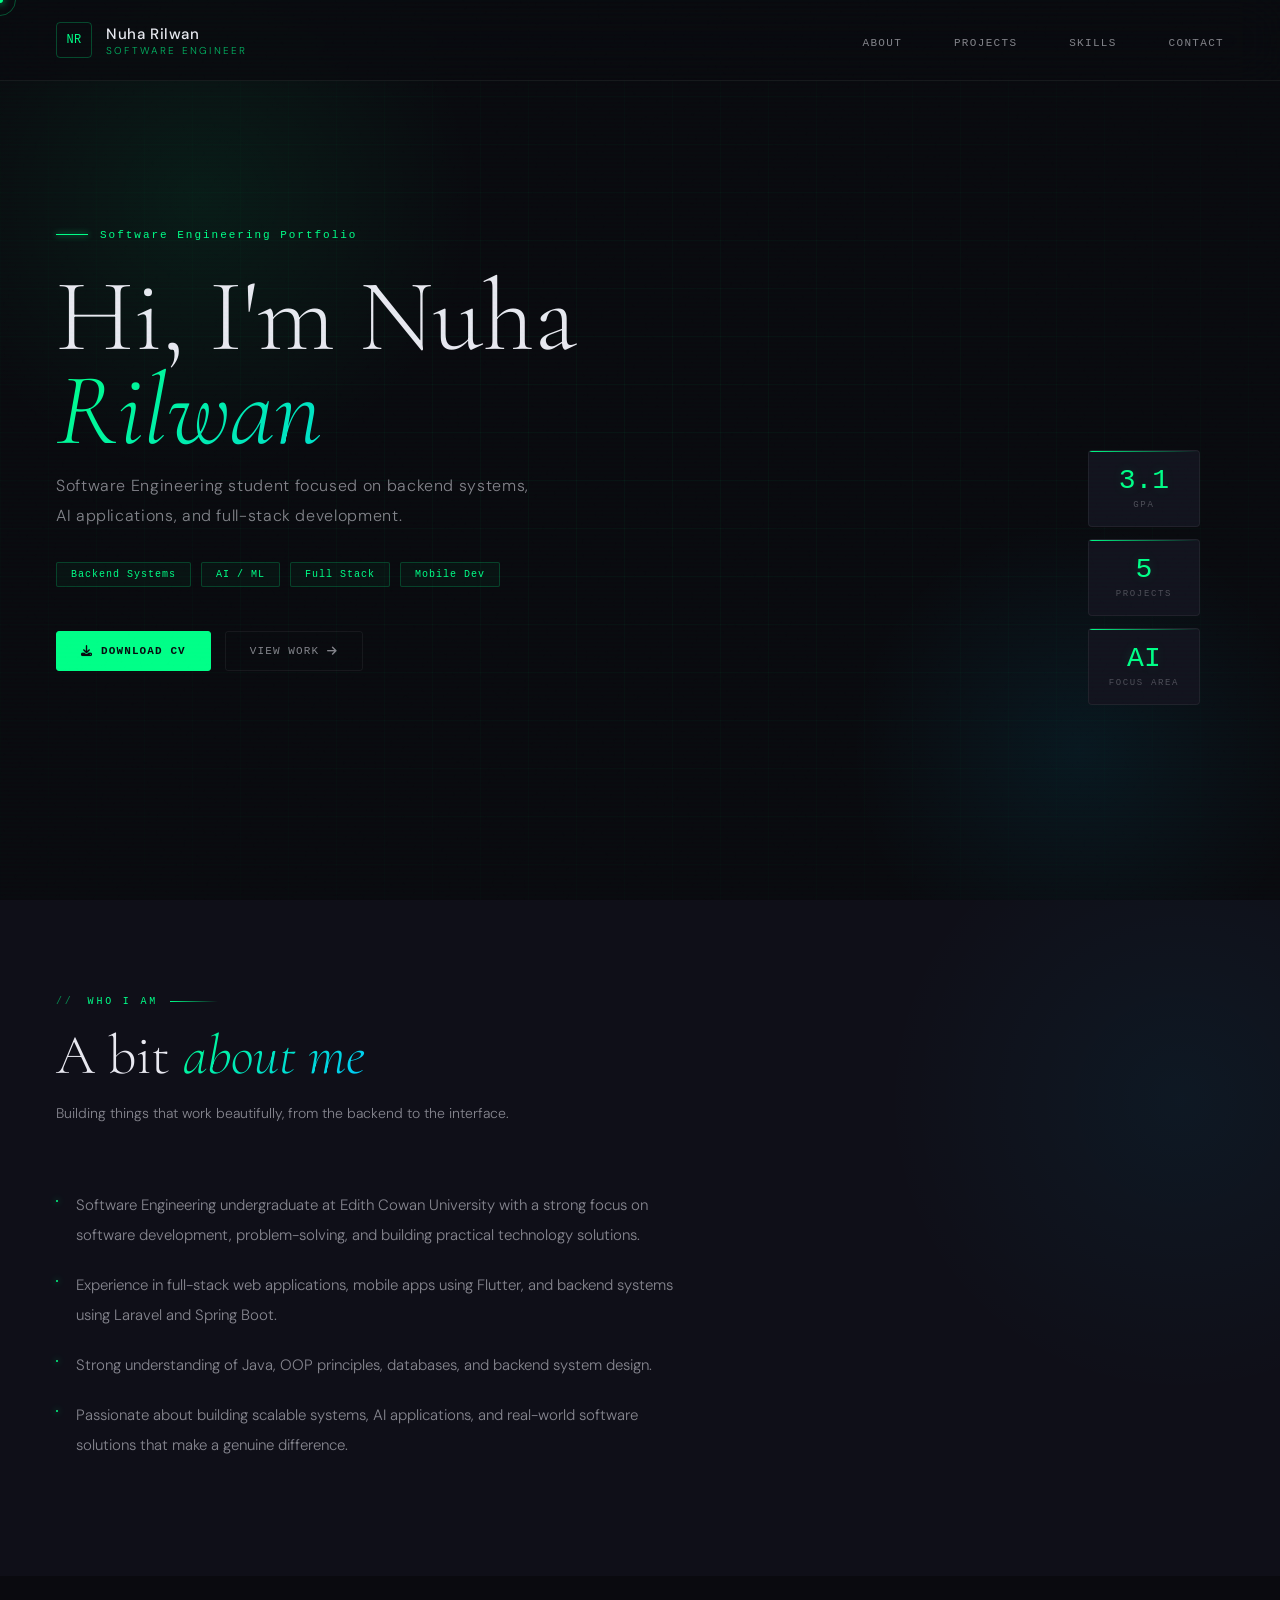
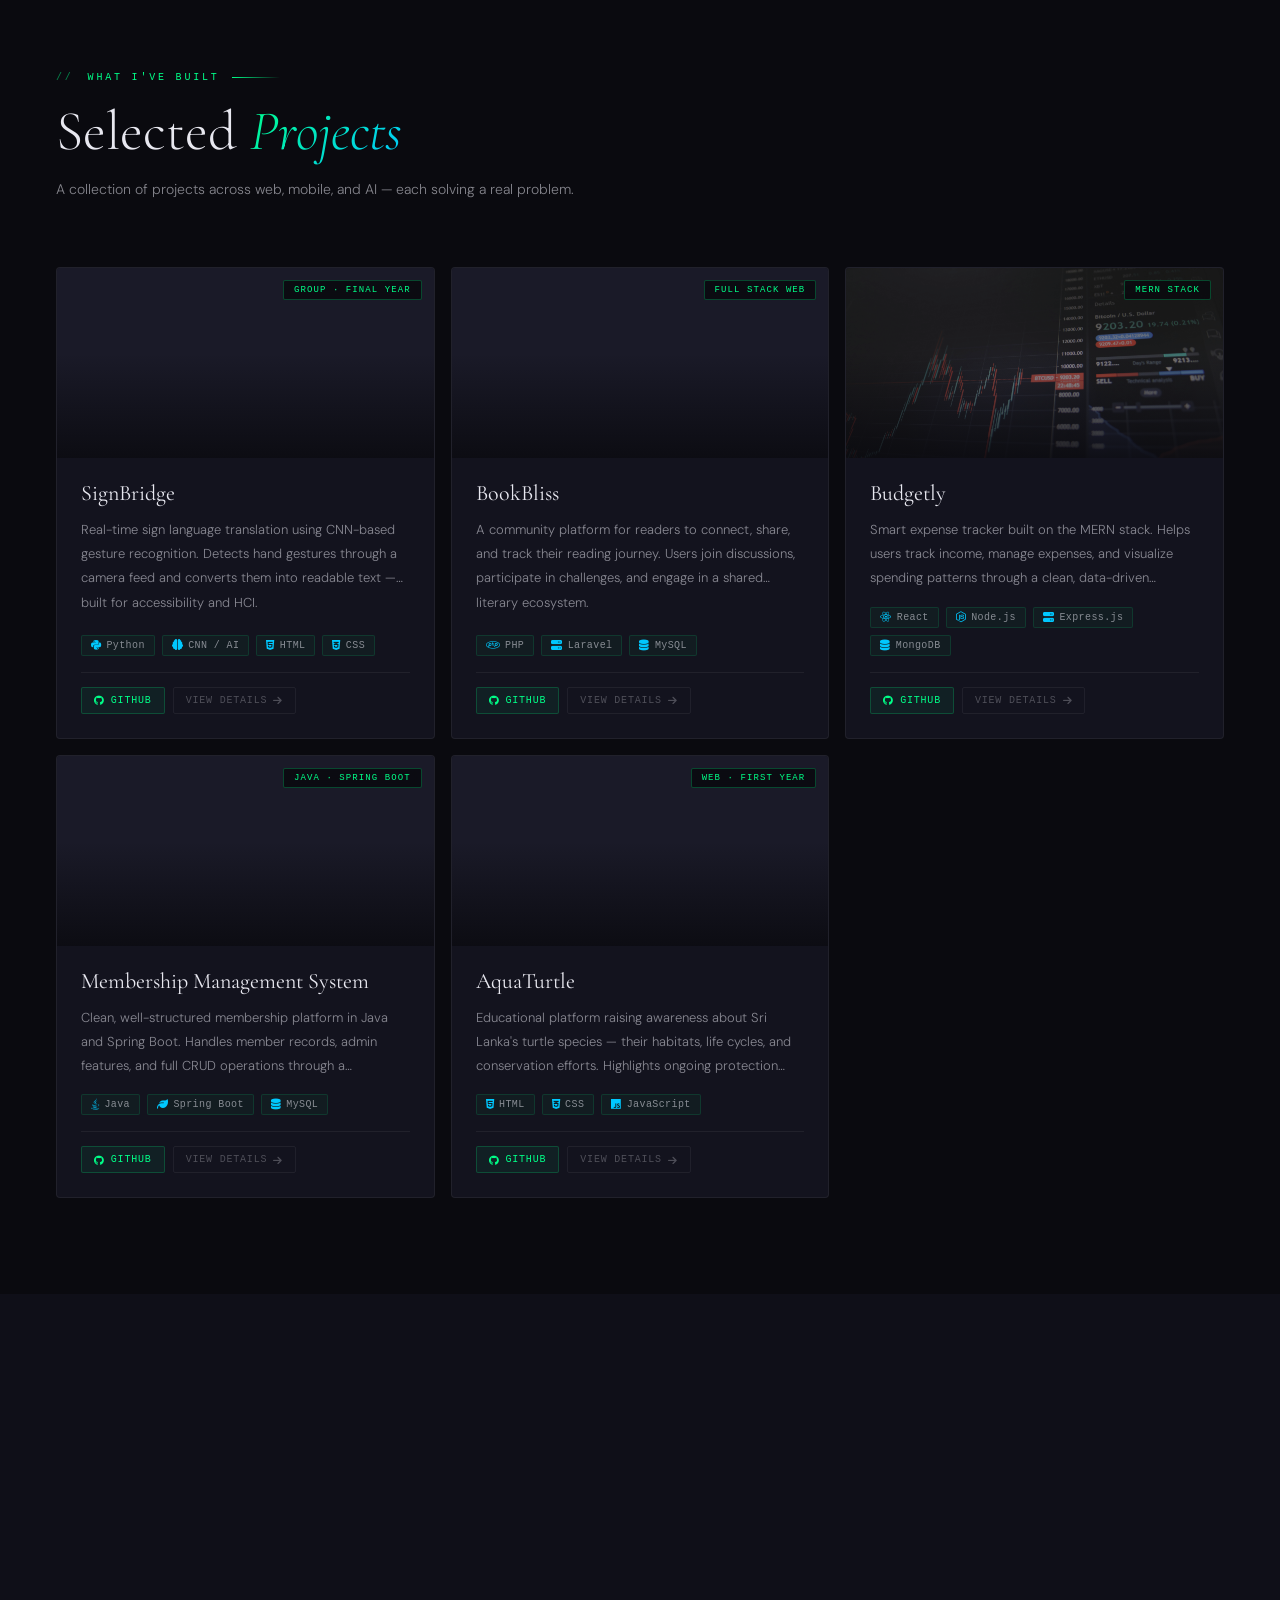
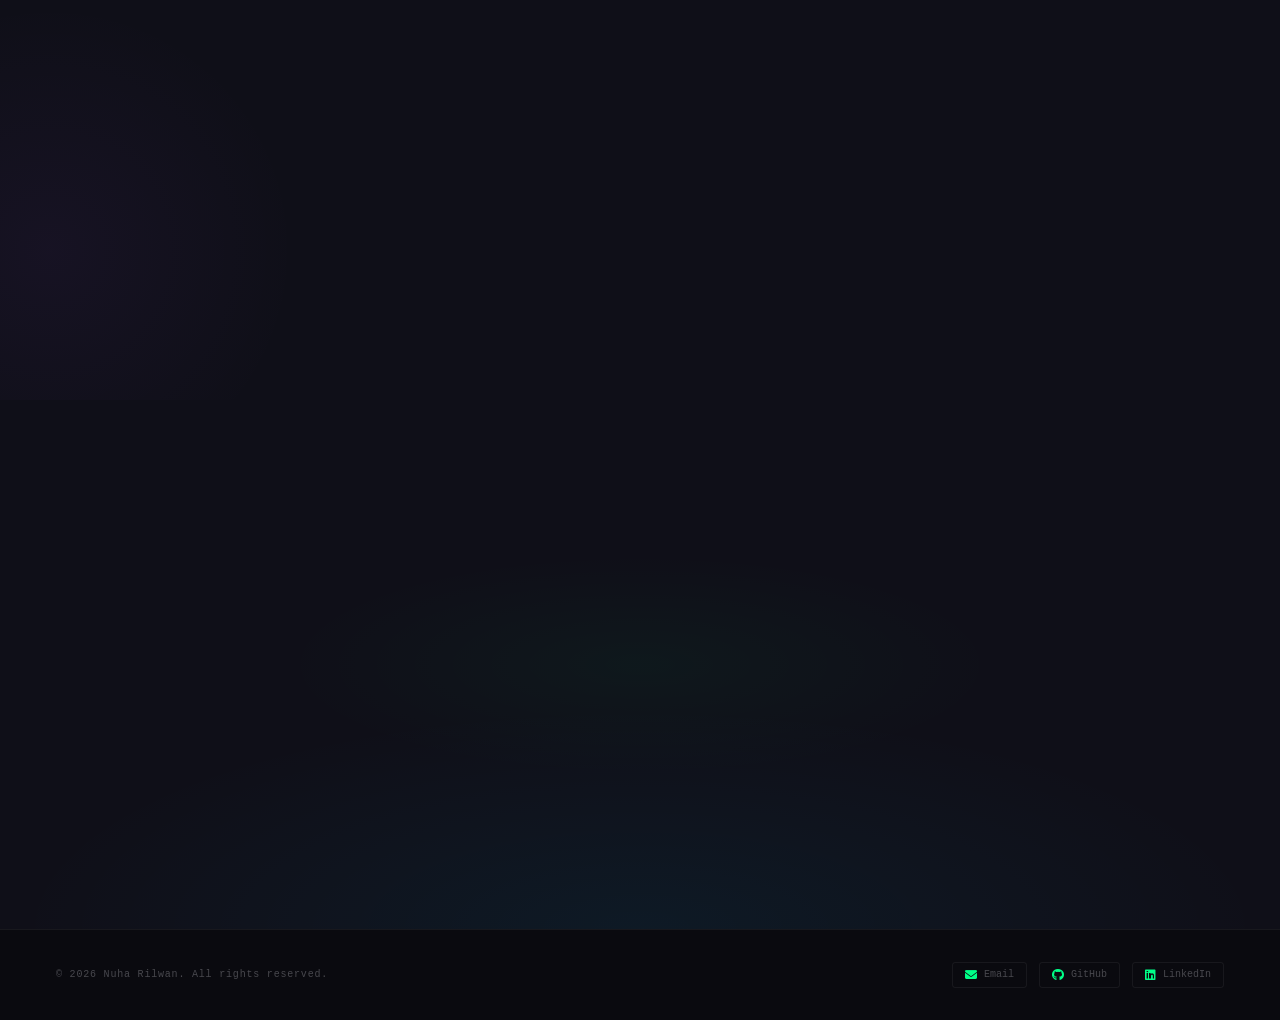
==== commit ebe50cc4: "UI Changes" ====
--- a/index.html
+++ b/index.html
@@ -7,7 +7,6 @@
 
   <link href="https://fonts.googleapis.com/css2?family=Cormorant+Garamond:ital,wght@0,300;0,400;0,600;1,300;1,400&family=DM+Sans:wght@300;400;500&display=swap" rel="stylesheet">
   <link rel="stylesheet" href="https://cdnjs.cloudflare.com/ajax/libs/font-awesome/6.5.0/css/all.min.css">
-  <link rel="stylesheet" href="css/variables.css">
   <link rel="stylesheet" href="css/styles.css">
 </head>
 <body>
@@ -38,6 +37,7 @@
 
 <!-- ═══ HERO ═══ -->
 <section class="hero" id="home">
+  <div class="hero-orbs"></div>
   <div class="hero-content">
 
     <div class="hero-eyebrow">Software Engineering Portfolio</div>
@@ -89,9 +89,7 @@
 
 <!-- ═══ ABOUT ═══ -->
 <section id="about">
-
   <div class="about-grid">
-
     <div>
       <div class="section-header reveal">
         <div class="section-label">Who I Am</div>
@@ -107,7 +105,6 @@
       </div>
     </div>
   </div>
-
 </section>
 
 <!-- ═══ PROJECTS ═══ -->
@@ -123,16 +120,13 @@
     <!-- SignBridge -->
     <div class="project-card reveal reveal-delay-1">
       <div class="project-img-wrap">
-        <img src="assets/images/projects/signbridge.jpg" alt="SignBridge"
-             onerror="this.style.display='none'">
+        <img src="assets/images/projects/signbridge.jpg" alt="SignBridge" onerror="this.style.display='none'">
         <div class="project-img-overlay"></div>
         <span class="project-type-badge">Group · Final Year</span>
       </div>
       <div class="project-body">
         <h3 class="project-title">SignBridge</h3>
-        <p class="project-desc">
-          Real-time sign language translation using CNN-based gesture recognition. Detects hand gestures through a camera feed and converts them into readable text — built for accessibility and HCI.
-        </p>
+        <p class="project-desc">Real-time sign language translation using CNN-based gesture recognition. Detects hand gestures through a camera feed and converts them into readable text — built for accessibility and HCI.</p>
         <div class="tech-stack">
           <span><i class="fa-brands fa-python"></i> Python</span>
           <span><i class="fa-solid fa-brain"></i> CNN / AI</span>
@@ -140,12 +134,8 @@
           <span><i class="fa-brands fa-css3-alt"></i> CSS</span>
         </div>
         <div class="project-footer">
-          <a href="https://github.com/nuhaaaaaaa24/SignBridge" target="_blank" class="project-link primary">
-            <i class="fa-brands fa-github"></i> GitHub
-          </a>
-          <a href="project-signbridge.html" class="project-link">
-            View Details <i class="fa-solid fa-arrow-right"></i>
-          </a>
+          <a href="https://github.com/nuhaaaaaaa24/SignBridge" target="_blank" class="project-link primary"><i class="fa-brands fa-github"></i> GitHub</a>
+          <a href="project-signbridge.html" class="project-link">View Details <i class="fa-solid fa-arrow-right"></i></a>
         </div>
       </div>
     </div>
@@ -153,28 +143,21 @@
     <!-- BookBliss -->
     <div class="project-card reveal reveal-delay-2">
       <div class="project-img-wrap">
-        <img src="assets/images/projects/bookbliss.jpg" alt="BookBliss"
-             onerror="this.style.display='none'">
+        <img src="assets/images/projects/bookbliss.jpg" alt="BookBliss" onerror="this.style.display='none'">
         <div class="project-img-overlay"></div>
         <span class="project-type-badge">Full Stack Web</span>
       </div>
       <div class="project-body">
         <h3 class="project-title">BookBliss</h3>
-        <p class="project-desc">
-          A community platform for readers to connect, share, and track their reading journey. Users join discussions, participate in challenges, and engage in a shared literary ecosystem.
-        </p>
+        <p class="project-desc">A community platform for readers to connect, share, and track their reading journey. Users join discussions, participate in challenges, and engage in a shared literary ecosystem.</p>
         <div class="tech-stack">
           <span><i class="fa-brands fa-php"></i> PHP</span>
           <span><i class="fa-solid fa-server"></i> Laravel</span>
           <span><i class="fa-solid fa-database"></i> MySQL</span>
         </div>
         <div class="project-footer">
-          <a href="https://github.com/nuhaaaaaaa24/BookBliss" target="_blank" class="project-link primary">
-            <i class="fa-brands fa-github"></i> GitHub
-          </a>
-          <a href="project-bookbliss.html" class="project-link">
-            View Details <i class="fa-solid fa-arrow-right"></i>
-          </a>
+          <a href="https://github.com/nuhaaaaaaa24/BookBliss" target="_blank" class="project-link primary"><i class="fa-brands fa-github"></i> GitHub</a>
+          <a href="project-bookbliss.html" class="project-link">View Details <i class="fa-solid fa-arrow-right"></i></a>
         </div>
       </div>
     </div>
@@ -182,16 +165,13 @@
     <!-- Budgetly -->
     <div class="project-card reveal reveal-delay-3">
       <div class="project-img-wrap">
-        <img src="assets/images/projects/budgetly.jpg" alt="Budgetly"
-             onerror="this.style.display='none'">
+        <img src="assets/images/projects/budgetly.jpg" alt="Budgetly" onerror="this.style.display='none'">
         <div class="project-img-overlay"></div>
         <span class="project-type-badge">MERN Stack</span>
       </div>
       <div class="project-body">
         <h3 class="project-title">Budgetly</h3>
-        <p class="project-desc">
-          Smart expense tracker built on the MERN stack. Helps users track income, manage expenses, and visualize spending patterns through a clean, data-driven dashboard.
-        </p>
+        <p class="project-desc">Smart expense tracker built on the MERN stack. Helps users track income, manage expenses, and visualize spending patterns through a clean, data-driven dashboard.</p>
         <div class="tech-stack">
           <span><i class="fa-brands fa-react"></i> React</span>
           <span><i class="fa-brands fa-node-js"></i> Node.js</span>
@@ -199,41 +179,30 @@
           <span><i class="fa-solid fa-database"></i> MongoDB</span>
         </div>
         <div class="project-footer">
-          <a href="https://github.com/nuhaaaaaaa24/budgetly" target="_blank" class="project-link primary">
-            <i class="fa-brands fa-github"></i> GitHub
-          </a>
-          <a href="project-budgetly.html" class="project-link">
-            View Details <i class="fa-solid fa-arrow-right"></i>
-          </a>
-        </div>
-      </div>
-    </div>
-
-    <!-- Membership Management -->
+          <a href="https://github.com/nuhaaaaaaa24/budgetly" target="_blank" class="project-link primary"><i class="fa-brands fa-github"></i> GitHub</a>
+          <a href="project-budgetly.html" class="project-link">View Details <i class="fa-solid fa-arrow-right"></i></a>
+        </div>
+      </div>
+    </div>
+
+    <!-- Membership -->
     <div class="project-card reveal reveal-delay-2">
       <div class="project-img-wrap">
-        <img src="assets/images/projects/member.jpg" alt="Membership Management System"
-             onerror="this.style.display='none'">
+        <img src="assets/images/projects/member.jpg" alt="Membership Management System" onerror="this.style.display='none'">
         <div class="project-img-overlay"></div>
         <span class="project-type-badge">Java · Spring Boot</span>
       </div>
       <div class="project-body">
         <h3 class="project-title">Membership Management System</h3>
-        <p class="project-desc">
-          Clean, well-structured membership platform in Java and Spring Boot. Handles member records, admin features, and full CRUD operations through a structured backend architecture.
-        </p>
+        <p class="project-desc">Clean, well-structured membership platform in Java and Spring Boot. Handles member records, admin features, and full CRUD operations through a structured backend architecture.</p>
         <div class="tech-stack">
           <span><i class="fa-brands fa-java"></i> Java</span>
           <span><i class="fa-solid fa-leaf"></i> Spring Boot</span>
           <span><i class="fa-solid fa-database"></i> MySQL</span>
         </div>
         <div class="project-footer">
-          <a href="https://github.com/nuhaaaaaaa24/membershipManagementSystem" target="_blank" class="project-link primary">
-            <i class="fa-brands fa-github"></i> GitHub
-          </a>
-          <a href="project-membership.html" class="project-link">
-            View Details <i class="fa-solid fa-arrow-right"></i>
-          </a>
+          <a href="https://github.com/nuhaaaaaaa24/membershipManagementSystem" target="_blank" class="project-link primary"><i class="fa-brands fa-github"></i> GitHub</a>
+          <a href="project-membership.html" class="project-link">View Details <i class="fa-solid fa-arrow-right"></i></a>
         </div>
       </div>
     </div>
@@ -241,28 +210,21 @@
     <!-- AquaTurtle -->
     <div class="project-card reveal reveal-delay-3">
       <div class="project-img-wrap">
-        <img src="assets/images/projects/turtle.jpg" alt="AquaTurtle"
-             onerror="this.style.display='none'">
+        <img src="assets/images/projects/turtle.jpg" alt="AquaTurtle" onerror="this.style.display='none'">
         <div class="project-img-overlay"></div>
         <span class="project-type-badge">Web · First Year</span>
       </div>
       <div class="project-body">
         <h3 class="project-title">AquaTurtle</h3>
-        <p class="project-desc">
-          Educational platform raising awareness about Sri Lanka's turtle species — their habitats, life cycles, and conservation efforts. Highlights ongoing protection initiatives across the island.
-        </p>
+        <p class="project-desc">Educational platform raising awareness about Sri Lanka's turtle species — their habitats, life cycles, and conservation efforts. Highlights ongoing protection initiatives across the island.</p>
         <div class="tech-stack">
           <span><i class="fa-brands fa-html5"></i> HTML</span>
           <span><i class="fa-brands fa-css3-alt"></i> CSS</span>
           <span><i class="fa-brands fa-js"></i> JavaScript</span>
         </div>
         <div class="project-footer">
-          <a href="https://github.com/nuhaaaaaaa24/AquaTurtle" target="_blank" class="project-link primary">
-            <i class="fa-brands fa-github"></i> GitHub
-          </a>
-          <a href="project-aquaturtle.html" class="project-link">
-            View Details <i class="fa-solid fa-arrow-right"></i>
-          </a>
+          <a href="https://github.com/nuhaaaaaaa24/AquaTurtle" target="_blank" class="project-link primary"><i class="fa-brands fa-github"></i> GitHub</a>
+          <a href="project-aquaturtle.html" class="project-link">View Details <i class="fa-solid fa-arrow-right"></i></a>
         </div>
       </div>
     </div>
@@ -312,7 +274,7 @@
         <div class="skill-chip"><i class="fa-brands fa-git-alt"></i><span>Git</span></div>
         <div class="skill-chip"><i class="fa-brands fa-github"></i><span>GitHub</span></div>
         <div class="skill-chip"><i class="fa-solid fa-vial"></i><span>pytest</span></div>
-        <div class="skill-chip"><i class="fa-brand fa-selenium"></i><span>Selenium</span></div>
+        <div class="skill-chip"><i class="fa-solid fa-robot"></i><span>Selenium</span></div>
         <div class="skill-chip"><i class="fa-solid fa-brain"></i><span>Machine Learning</span></div>
       </div>
     </div>
@@ -322,9 +284,7 @@
 
 <!-- ═══ CONTACT ═══ -->
 <section id="contact">
-  <div class="section-label reveal" style="justify-content:center;">
-    Let's Connect
-  </div>
+  <div class="section-label reveal" style="justify-content:center;">Let's Connect</div>
 
   <h2 class="contact-heading reveal reveal-delay-1">
     Open to <em>opportunities</em>
@@ -353,6 +313,11 @@
 <footer>
   <div class="footer-left">
     <p>&copy; 2026 Nuha Rilwan. All rights reserved.</p>
+  </div>
+  <div class="footer-links">
+    <a href="mailto:nuharilwan2424@gmail.com"><i class="fa-solid fa-envelope"></i> Email</a>
+    <a href="https://github.com/nuhaaaaaaa24" target="_blank"><i class="fa-brands fa-github"></i> GitHub</a>
+    <a href="https://www.linkedin.com/in/nuharilwan/" target="_blank"><i class="fa-brands fa-linkedin"></i> LinkedIn</a>
   </div>
 </footer>
 
@@ -368,16 +333,7 @@
   ry += (e.clientY - ry) * 0.12;
   ring.style.left = rx + 'px';
   ring.style.top  = ry + 'px';
-  requestAnimationFrame(() => {
-    rx += (e.clientX - rx) * 0.12;
-    ry += (e.clientY - ry) * 0.12;
-    ring.style.left = rx + 'px';
-    ring.style.top  = ry + 'px';
-  });
 });
-(function loop() {
-  requestAnimationFrame(loop);
-})();
 
 /* ── Scroll Progress ── */
 const progressBar = document.getElementById('scrollProgress');
@@ -418,14 +374,11 @@
 }, { threshold: 0.12 });
 revealEls.forEach(el => revealObs.observe(el));
 
-/* ── Smooth scroll for anchor links ── */
+/* ── Smooth scroll ── */
 document.querySelectorAll('a[href^="#"]').forEach(a => {
   a.addEventListener('click', e => {
     const target = document.querySelector(a.getAttribute('href'));
-    if (target) {
-      e.preventDefault();
-      target.scrollIntoView({ behavior: 'smooth', block: 'start' });
-    }
+    if (target) { e.preventDefault(); target.scrollIntoView({ behavior: 'smooth', block: 'start' }); }
   });
 });
 </script>
--- a/css/styles.css
+++ b/css/styles.css
@@ -1,5 +1,6 @@
 /* ═══════════════════════════════════════════════
    NUHA RILWAN — PORTFOLIO  |  styles.css
+   Dark Mode · Tech/Dev Aesthetic
    ═══════════════════════════════════════════════ */
 
 /* ── VARIABLES ── */
@@ -8,58 +9,65 @@
   --sans: 'DM Sans', sans-serif;
   --mono: 'JetBrains Mono', 'Fira Code', monospace;
 
-  --forest-dark: #f5f0eb;
-  --forest-mid:  #ede7e0;
-  --forest-deep: #f9f5f1;
-  --cream:  #2c2420;
-  --cream-dim: rgba(44, 36, 32, 0.52);
-  --olive:  #7a9160;
-  --olive-bright: #5f7a45;
-  --rose:   #c07a85;
-  --rose-bright: #a85f6c;
-  --teal:   #6a9ea8;
-  --teal-bright: #4e8a96;
-  --gold:   #c9a84c;
-
-  --card-bg:     rgba(255,255,255,0.7);
-  --card-border: rgba(122,145,96,0.2);
-  --card-border-hover: rgba(122,145,96,0.45);
-
-  --glow-olive: rgba(122, 145, 96, 0.14);
-  --glow-rose:  rgba(192, 122, 133, 0.12);
+  /* Dark backgrounds */
+  --bg-base:    #0a0a0f;
+  --bg-surface: #0f0f18;
+  --bg-card:    #13131e;
+  --bg-card-2:  #16162200;
+  --bg-hover:   #1a1a28;
+
+  /* Text */
+  --text-primary:   #e8e8f0;
+  --text-secondary: rgba(232, 232, 240, 0.55);
+  --text-muted:     rgba(232, 232, 240, 0.28);
+
+  /* Neon accents */
+  --neon-green:  #00ff88;
+  --neon-blue:   #00c8ff;
+  --neon-purple: #a855f7;
+  --neon-pink:   #ff2d78;
+
+  /* Glows */
+  --glow-green:  rgba(0, 255, 136, 0.15);
+  --glow-blue:   rgba(0, 200, 255, 0.15);
+  --glow-purple: rgba(168, 85, 247, 0.12);
+
+  /* Borders */
+  --border:       rgba(255, 255, 255, 0.06);
+  --border-hover: rgba(0, 255, 136, 0.25);
+  --border-accent: rgba(0, 200, 255, 0.2);
 }
 
 /* ── RESET ── */
 *, *::before, *::after { box-sizing: border-box; margin: 0; padding: 0; }
-
 html { scroll-behavior: smooth; }
 
 body {
   font-family: var(--sans);
-  background: var(--forest-dark);
-  color: var(--cream);
+  background: var(--bg-base);
+  color: var(--text-primary);
   overflow-x: hidden;
-  cursor: none; /* custom cursor */
+  cursor: none;
 }
 
 /* ── CUSTOM CURSOR ── */
 .cursor-dot {
   position: fixed;
   top: 0; left: 0;
-  width: 8px; height: 8px;
-  background: var(--olive-bright);
+  width: 6px; height: 6px;
+  background: var(--neon-green);
   border-radius: 50%;
   pointer-events: none;
   z-index: 99999;
   transform: translate(-50%, -50%);
-  transition: width 0.2s, height 0.2s, background 0.2s;
-  mix-blend-mode: exclusion;
+  transition: width 0.15s, height 0.15s, background 0.15s;
+  box-shadow: 0 0 8px var(--neon-green), 0 0 16px var(--glow-green);
 }
 .cursor-ring {
   position: fixed;
   top: 0; left: 0;
-  width: 36px; height: 36px;
-  border: 1px solid rgba(122,145,96,0.4);
+  width: 32px; height: 32px;
+  border: 1px solid rgba(0, 255, 136, 0.3);
   border-radius: 50%;
   pointer-events: none;
   z-index: 99998;
@@ -67,30 +75,54 @@
   transition: width 0.3s ease, height 0.3s ease, border-color 0.3s ease;
 }
 body:has(a:hover) .cursor-dot,
-body:has(button:hover) .cursor-dot { width: 12px; height: 12px; background: var(--rose-bright); }
+body:has(button:hover) .cursor-dot {
+  width: 10px; height: 10px;
+  background: var(--neon-blue);
+  box-shadow: 0 0 12px var(--neon-blue), 0 0 24px var(--glow-blue);
+}
 body:has(a:hover) .cursor-ring,
-body:has(button:hover) .cursor-ring { width: 52px; height: 52px; border-color: rgba(192,122,133,0.55); }
-
-/* ── NOISE TEXTURE OVERLAY ── */
+body:has(button:hover) .cursor-ring {
+  width: 48px; height: 48px;
+  border-color: rgba(0, 200, 255, 0.4);
+}
+
+/* ── SCAN LINE OVERLAY ── */
 body::before {
+  content: '';
+  position: fixed;
+  inset: 0;
+  background: repeating-linear-gradient(
+    0deg,
+    transparent,
+    transparent 2px,
+    rgba(0, 255, 136, 0.012) 2px,
+    rgba(0, 255, 136, 0.012) 4px
+  );
+  pointer-events: none;
+  z-index: 9997;
+}
+
+/* ── NOISE GRAIN ── */
+body::after {
   content: '';
   position: fixed;
   inset: 0;
   background-image: url("data:image/svg+xml,%3Csvg viewBox='0 0 256 256' xmlns='http://www.w3.org/2000/svg'%3E%3Cfilter id='noise'%3E%3CfeTurbulence type='fractalNoise' baseFrequency='0.9' numOctaves='4' stitchTiles='stitch'/%3E%3C/filter%3E%3Crect width='100%25' height='100%25' filter='url(%23noise)' opacity='0.04'/%3E%3C/svg%3E");
   pointer-events: none;
-  z-index: 9997;
-  opacity: 0.15;
+  z-index: 9996;
+  opacity: 0.18;
 }
 
 /* ── SCROLL PROGRESS BAR ── */
 .scroll-progress {
   position: fixed;
   top: 0; left: 0;
-  height: 2px;
-  background: linear-gradient(90deg, var(--teal), var(--olive), var(--rose));
+  height: 1px;
+  background: linear-gradient(90deg, var(--neon-green), var(--neon-blue), var(--neon-purple));
   z-index: 10000;
   width: 0%;
   transition: width 0.1s linear;
+  box-shadow: 0 0 8px var(--neon-green);
 }
 
 /* ── NAVBAR ── */
@@ -99,65 +131,80 @@
   justify-content: space-between;
   align-items: center;
   padding: 22px 56px;
-  background: rgba(245, 240, 235, 0.82);
+  background: rgba(10, 10, 15, 0.8);
   backdrop-filter: blur(24px);
   -webkit-backdrop-filter: blur(24px);
   position: fixed;
   top: 0; left: 0; width: 100%;
   z-index: 1000;
-  border-bottom: 0.5px solid rgba(122,145,96,0.18);
+  border-bottom: 1px solid var(--border);
   transition: padding 0.4s ease, background 0.4s ease;
 }
 .navbar.scrolled {
   padding: 14px 56px;
-  background: rgba(245, 240, 235, 0.96);
-  border-bottom-color: rgba(122,145,96,0.3);
+  background: rgba(10, 10, 15, 0.96);
+  border-bottom-color: rgba(0, 255, 136, 0.1);
 }
 .nav-left { display: flex; align-items: center; gap: 14px; }
 .nav-monogram {
   width: 36px; height: 36px;
-  border-radius: 50%;
-  border: 1px solid rgba(132,154,86,0.3);
+  border-radius: 4px;
+  border: 1px solid rgba(0, 255, 136, 0.25);
   display: flex; align-items: center; justify-content: center;
-  font-family: var(--serif);
-  font-size: 15px; font-weight: 400;
-  color: var(--olive-bright);
+  font-family: var(--mono);
+  font-size: 12px; font-weight: 400;
+  color: var(--neon-green);
   letter-spacing: 0.02em;
-  transition: border-color 0.3s, color 0.3s;
-}
-.nav-monogram:hover { border-color: var(--olive-bright); color: var(--cream); }
+  transition: border-color 0.3s, box-shadow 0.3s;
+}
+.nav-monogram:hover {
+  border-color: var(--neon-green);
+  box-shadow: 0 0 12px var(--glow-green);
+}
 .nav-text h1 {
-  font-family: var(--serif);
-  font-size: 17px; font-weight: 400;
-  letter-spacing: 0.05em;
-  color: var(--cream);
+  font-family: var(--sans);
+  font-size: 15px; font-weight: 500;
+  letter-spacing: 0.04em;
+  color: var(--text-primary);
 }
 .nav-text p {
   font-size: 10px; font-weight: 300;
   letter-spacing: 0.22em;
   text-transform: uppercase;
-  color: var(--olive);
+  color: var(--neon-green);
+  opacity: 0.7;
 }
 .navbar ul { display: flex; gap: 36px; list-style: none; }
 .navbar a {
+  font-family: var(--mono);
   font-size: 11px; font-weight: 400;
-  letter-spacing: 0.18em;
-  text-transform: uppercase;
-  color: rgba(44,36,32,0.45);
+  letter-spacing: 0.12em;
+  text-transform: uppercase;
+  color: var(--text-secondary);
   text-decoration: none;
   transition: color 0.25s;
   position: relative;
   padding-bottom: 4px;
 }
+.navbar a::before {
+  content: '> ';
+  color: var(--neon-green);
+  opacity: 0;
+  transition: opacity 0.25s;
+}
 .navbar a::after {
   content: '';
   position: absolute;
   bottom: 0; left: 0;
   width: 0; height: 1px;
-  background: linear-gradient(90deg, var(--rose), var(--olive));
+  background: var(--neon-green);
   transition: width 0.35s cubic-bezier(0.4,0,0.2,1);
-}
-.navbar a:hover, .navbar a.active { color: var(--cream); }
+  box-shadow: 0 0 6px var(--neon-green);
+}
+.navbar a:hover, .navbar a.active {
+  color: var(--text-primary);
+}
+.navbar a:hover::before, .navbar a.active::before { opacity: 1; }
 .navbar a:hover::after, .navbar a.active::after { width: 100%; }
 
 /* ── HERO ── */
@@ -168,36 +215,42 @@
   align-items: center;
   position: relative;
   overflow: hidden;
-}
-
-/* Animated grid background */
+  background: var(--bg-base);
+}
+
+/* Grid background */
 .hero::before {
   content: '';
   position: absolute;
   inset: 0;
   background-image:
-    linear-gradient(rgba(122,145,96,0.07) 1px, transparent 1px),
-    linear-gradient(90deg, rgba(122,145,96,0.07) 1px, transparent 1px);
-  background-size: 60px 60px;
-  mask-image: radial-gradient(ellipse 80% 70% at 50% 50%, black 0%, transparent 100%);
-  animation: gridDrift 20s ease infinite;
-}
+    linear-gradient(rgba(0, 255, 136, 0.04) 1px, transparent 1px),
+    linear-gradient(90deg, rgba(0, 255, 136, 0.04) 1px, transparent 1px);
+  background-size: 48px 48px;
+  mask-image: radial-gradient(ellipse 80% 80% at 50% 50%, black 0%, transparent 100%);
+}
+
 /* Glowing orbs */
-.hero::after {
-  content: '';
+.hero-orbs {
   position: absolute;
   inset: 0;
-  background:
-    radial-gradient(ellipse 60% 50% at 15% 60%, rgba(106,158,168,0.18) 0%, transparent 60%),
-    radial-gradient(ellipse 40% 40% at 85% 30%, rgba(192,122,133,0.14) 0%, transparent 60%),
-    radial-gradient(ellipse 50% 60% at 50% 90%, rgba(122,145,96,0.1) 0%, transparent 70%);
   pointer-events: none;
 }
-
-@keyframes gridDrift {
-  0%, 100% { transform: translateX(0) translateY(0); }
-  33%       { transform: translateX(-8px) translateY(-6px); }
-  66%       { transform: translateX(6px) translateY(8px); }
+.hero-orbs::before {
+  content: '';
+  position: absolute;
+  width: 600px; height: 600px;
+  left: -100px; top: -100px;
+  border-radius: 50%;
+  background: radial-gradient(circle, rgba(0, 255, 136, 0.07) 0%, transparent 65%);
+}
+.hero-orbs::after {
+  content: '';
+  position: absolute;
+  width: 500px; height: 500px;
+  right: -50px; bottom: -100px;
+  border-radius: 50%;
+  background: radial-gradient(circle, rgba(0, 200, 255, 0.07) 0%, transparent 65%);
 }
 
 .hero-content {
@@ -209,28 +262,29 @@
 .hero-eyebrow {
   display: flex;
   align-items: center;
-  gap: 14px;
+  gap: 12px;
+  font-family: var(--mono);
   font-size: 11px;
-  font-weight: 500;
-  letter-spacing: 0.32em;
-  text-transform: uppercase;
-  color: var(--olive);
-  margin-bottom: 24px;
+  font-weight: 400;
+  letter-spacing: 0.18em;
+  color: var(--neon-green);
+  margin-bottom: 28px;
   opacity: 0;
   animation: slideUp 0.7s 0.2s forwards;
 }
 .hero-eyebrow::before {
   content: '';
-  width: 40px; height: 1px;
-  background: linear-gradient(90deg, transparent, var(--olive));
+  width: 32px; height: 1px;
+  background: var(--neon-green);
+  box-shadow: 0 0 6px var(--neon-green);
 }
 
 .hero-name {
   font-family: var(--serif);
   font-weight: 300;
-  line-height: 0.95;
-  color: var(--cream);
-  margin-bottom: 10px;
+  line-height: 0.92;
+  color: var(--text-primary);
+  margin-bottom: 14px;
   opacity: 0;
   animation: slideUp 0.8s 0.35s forwards;
 }
@@ -241,16 +295,19 @@
 .hero-name .line2 {
   display: block;
   font-size: clamp(52px, 8vw, 108px);
-  -webkit-text-stroke: 1px rgba(244,240,208,0.25);
   font-style: italic;
+  background: linear-gradient(135deg, var(--neon-green), var(--neon-blue));
+  -webkit-background-clip: text;
+  -webkit-text-fill-color: transparent;
+  background-clip: text;
 }
 
 .hero-role {
-  font-size: clamp(13px, 1.6vw, 17px);
+  font-size: clamp(13px, 1.5vw, 16px);
   font-weight: 300;
-  color: var(--cream-dim);
-  letter-spacing: 0.06em;
-  margin-bottom: 28px;
+  color: var(--text-secondary);
+  letter-spacing: 0.04em;
+  margin-bottom: 32px;
   opacity: 0;
   animation: slideUp 0.8s 0.5s forwards;
   max-width: 560px;
@@ -261,26 +318,26 @@
   display: flex;
   flex-wrap: wrap;
   gap: 10px;
-  margin-bottom: 40px;
+  margin-bottom: 44px;
   opacity: 0;
   animation: slideUp 0.8s 0.65s forwards;
 }
 .hero-tag {
-  font-size: 11px;
+  font-family: var(--mono);
+  font-size: 10px;
   font-weight: 400;
   letter-spacing: 0.1em;
-  text-transform: uppercase;
-  color: rgba(44,36,32,0.45);
+  color: var(--neon-green);
   padding: 6px 14px;
-  border: 0.5px solid rgba(122,145,96,0.25);
+  border: 1px solid rgba(0, 255, 136, 0.2);
   border-radius: 2px;
-  background: rgba(122,145,96,0.08);
+  background: rgba(0, 255, 136, 0.04);
   transition: all 0.25s;
 }
 .hero-tag:hover {
-  color: var(--olive-bright);
-  border-color: rgba(122,145,96,0.5);
-  background: rgba(122,145,96,0.12);
+  border-color: rgba(0, 255, 136, 0.5);
+  background: rgba(0, 255, 136, 0.08);
+  box-shadow: 0 0 12px var(--glow-green);
 }
 
 .hero-cta {
@@ -291,7 +348,7 @@
   animation: slideUp 0.8s 0.8s forwards;
 }
 
-/* Floating stat chips on hero */
+/* Floating stats */
 .hero-stat-float {
   position: absolute;
   right: 80px;
@@ -299,37 +356,48 @@
   transform: translateY(-50%);
   display: flex;
   flex-direction: column;
-  gap: 14px;
+  gap: 12px;
   z-index: 2;
   opacity: 0;
   animation: slideLeft 0.9s 1.0s forwards;
 }
 .stat-float-card {
-  background: rgba(255,255,255,0.75);
-  border: 0.5px solid rgba(122,145,96,0.22);
-  border-radius: 3px;
-  padding: 18px 22px;
+  background: var(--bg-card);
+  border: 1px solid var(--border);
+  border-radius: 4px;
+  padding: 16px 20px;
   text-align: center;
   backdrop-filter: blur(8px);
-  transition: border-color 0.3s, transform 0.3s;
+  transition: border-color 0.3s, box-shadow 0.3s, transform 0.3s;
+  position: relative;
+  overflow: hidden;
+}
+.stat-float-card::before {
+  content: '';
+  position: absolute;
+  top: 0; left: 0;
+  width: 100%; height: 1px;
+  background: linear-gradient(90deg, var(--neon-green), transparent);
 }
 .stat-float-card:hover {
-  border-color: rgba(132,154,86,0.35);
+  border-color: rgba(0, 255, 136, 0.25);
+  box-shadow: 0 0 24px var(--glow-green);
   transform: translateX(-4px);
 }
 .stat-float-num {
-  font-family: var(--serif);
-  font-size: 32px;
-  font-weight: 300;
-  color: var(--cream);
+  font-family: var(--mono);
+  font-size: 28px;
+  font-weight: 400;
+  color: var(--neon-green);
   line-height: 1;
-}
-.stat-float-num em { color: var(--rose); font-style: normal; font-size: 20px; }
+  text-shadow: 0 0 12px var(--glow-green);
+}
 .stat-float-label {
-  font-size: 10px;
-  letter-spacing: 0.14em;
-  text-transform: uppercase;
-  color: rgba(44,36,32,0.38);
+  font-family: var(--mono);
+  font-size: 9px;
+  letter-spacing: 0.18em;
+  text-transform: uppercase;
+  color: var(--text-muted);
   margin-top: 5px;
 }
 
@@ -340,8 +408,9 @@
   gap: 8px;
   padding: 13px 24px;
   border-radius: 3px;
-  font-size: 12px;
-  font-weight: 500;
+  font-family: var(--mono);
+  font-size: 11px;
+  font-weight: 400;
   letter-spacing: 0.1em;
   text-transform: uppercase;
   text-decoration: none;
@@ -349,73 +418,80 @@
   cursor: none;
 }
 .btn-primary {
-  background: var(--olive);
-  color: #fff;
-  border: 1px solid var(--olive);
-  position: relative;
-  overflow: hidden;
-}
-.btn-primary::before {
-  content: '';
-  position: absolute;
-  inset: 0;
-  background: linear-gradient(135deg, rgba(255,255,255,0.15), transparent);
-  opacity: 0;
-  transition: opacity 0.3s;
-}
-.btn-primary:hover { background: var(--olive-bright); border-color: var(--olive-bright); transform: translateY(-2px); box-shadow: 0 12px 40px rgba(132,154,86,0.3); }
-.btn-primary:hover::before { opacity: 1; }
-
+  background: var(--neon-green);
+  color: #0a0a0f;
+  border: 1px solid var(--neon-green);
+  font-weight: 600;
+}
+.btn-primary:hover {
+  background: transparent;
+  color: var(--neon-green);
+  box-shadow: 0 0 24px var(--glow-green), inset 0 0 24px var(--glow-green);
+  transform: translateY(-2px);
+}
 .btn-ghost {
   background: transparent;
-  color: rgba(44,36,32,0.65);
-  border: 0.5px solid rgba(44,36,32,0.18);
-}
-.btn-ghost:hover { border-color: var(--rose); color: var(--rose-bright); transform: translateY(-2px); }
+  color: var(--text-secondary);
+  border: 1px solid var(--border);
+}
+.btn-ghost:hover {
+  border-color: var(--neon-blue);
+  color: var(--neon-blue);
+  box-shadow: 0 0 16px var(--glow-blue);
+  transform: translateY(-2px);
+}
 
 /* ── SECTION BASE ── */
-section { padding: 96px 48px; }
-section:nth-child(even) { background: var(--forest-mid); }
+section { padding: 96px 56px; }
+section:nth-child(even) { background: var(--bg-surface); }
 
 .section-header { margin-bottom: 64px; }
 .section-label {
   display: flex;
   align-items: center;
   gap: 12px;
+  font-family: var(--mono);
   font-size: 10px;
-  font-weight: 500;
-  letter-spacing: 0.35em;
-  text-transform: uppercase;
-  color: var(--olive);
-  margin-bottom: 16px;
-}
+  font-weight: 400;
+  letter-spacing: 0.28em;
+  text-transform: uppercase;
+  color: var(--neon-green);
+  margin-bottom: 18px;
+}
+.section-label::before { content: '//'; margin-right: 2px; opacity: 0.5; }
 .section-label::after {
   content: '';
-  width: 56px; height: 0.5px;
-  background: linear-gradient(90deg, var(--olive), transparent);
+  flex: 0 0 48px; height: 1px;
+  background: linear-gradient(90deg, var(--neon-green), transparent);
 }
 .section-header h2 {
   font-family: var(--serif);
   font-size: clamp(34px, 4.5vw, 56px);
   font-weight: 300;
   line-height: 1.1;
-  color: var(--cream);
-}
-.section-header h2 em { font-style: italic; color: var(--rose); }
+  color: var(--text-primary);
+}
+.section-header h2 em {
+  font-style: italic;
+  background: linear-gradient(135deg, var(--neon-green), var(--neon-blue));
+  -webkit-background-clip: text;
+  -webkit-text-fill-color: transparent;
+  background-clip: text;
+}
 .section-header .section-sub {
   font-size: 14px;
   font-weight: 300;
-  color: var(--cream-dim);
+  color: var(--text-secondary);
   margin-top: 14px;
   max-width: 520px;
-  line-height: 1.8;
+  line-height: 1.85;
 }
 
 /* ── REVEAL ANIMATION ── */
 .reveal {
   opacity: 0;
-  transform: translateY(32px);
-  transition: opacity 0.7s cubic-bezier(0.4,0,0.2,1), transform 0.7s cubic-bezier(0.4,0,0.2,1);
+  transform: translateY(28px);
+  transition: opacity 0.65s cubic-bezier(0.4,0,0.2,1), transform 0.65s cubic-bezier(0.4,0,0.2,1);
 }
 .reveal.visible { opacity: 1; transform: translateY(0); }
 .reveal-delay-1 { transition-delay: 0.1s; }
@@ -424,42 +500,45 @@
 .reveal-delay-4 { transition-delay: 0.4s; }
 
 /* ── ABOUT ── */
-#about { position: relative; overflow: hidden; }
+#about {
+  position: relative;
+  overflow: hidden;
+}
 #about::before {
   content: '';
   position: absolute;
   right: -200px; top: -100px;
   width: 600px; height: 600px;
   border-radius: 50%;
-  background: radial-gradient(circle, rgba(106,158,168,0.1) 0%, transparent 70%);
+  background: radial-gradient(circle, rgba(0, 200, 255, 0.05) 0%, transparent 70%);
   pointer-events: none;
 }
 
 .about-grid {
   display: grid;
   grid-template-columns: 1.4fr 1fr;
-  gap: 64px;
+  gap: 72px;
   align-items: start;
 }
 .about-bio p {
-  font-size: 16px;
+  font-size: 15px;
   font-weight: 300;
-  color: rgba(44,36,32,0.65);
-  line-height: 1.95;
+  color: var(--text-secondary);
+  line-height: 2;
   margin-bottom: 20px;
   position: relative;
-  padding-left: 18px;
+  padding-left: 20px;
 }
 .about-bio p::before {
   content: '';
   position: absolute;
-  left: 0; top: 8px;
-  width: 3px; height: 3px;
+  left: 0; top: 10px;
+  width: 2px; height: 2px;
   border-radius: 50%;
-  background: var(--olive);
-  opacity: 0.6;
-}
-.about-bio i { display: none; } /* hide the fa icons from old markup */
+  background: var(--neon-green);
+  box-shadow: 0 0 6px var(--neon-green);
+}
+.about-bio i { display: none; }
 
 .about-stats {
   display: grid;
@@ -467,9 +546,9 @@
   gap: 12px;
 }
 .stat-card {
-  background: var(--card-bg);
-  border: 0.5px solid var(--card-border);
-  border-radius: 3px;
+  background: var(--bg-card);
+  border: 1px solid var(--border);
+  border-radius: 4px;
   padding: 22px 18px;
   transition: border-color 0.3s, transform 0.3s, box-shadow 0.3s;
   position: relative;
@@ -478,27 +557,34 @@
 .stat-card::before {
   content: '';
   position: absolute;
-  bottom: 0; left: 0;
-  width: 0; height: 1px;
-  background: linear-gradient(90deg, var(--rose), var(--olive));
-  transition: width 0.4s ease;
-}
-.stat-card:hover { border-color: var(--card-border-hover); transform: translateY(-3px); box-shadow: 0 16px 48px rgba(44,36,32,0.1); }
-.stat-card:hover::before { width: 100%; }
+  top: 0; left: 0;
+  width: 100%; height: 1px;
+  background: linear-gradient(90deg, var(--neon-green), transparent);
+  opacity: 0;
+  transition: opacity 0.3s;
+}
+.stat-card:hover {
+  border-color: rgba(0, 255, 136, 0.2);
+  transform: translateY(-3px);
+  box-shadow: 0 12px 40px rgba(0,0,0,0.4), 0 0 20px var(--glow-green);
+}
+.stat-card:hover::before { opacity: 1; }
 .stat-num {
-  font-family: var(--serif);
-  font-size: 34px;
-  font-weight: 300;
-  color: var(--cream);
+  font-family: var(--mono);
+  font-size: 32px;
+  font-weight: 400;
+  color: var(--neon-green);
   line-height: 1;
   margin-bottom: 6px;
-}
-.stat-num span { color: var(--rose); font-size: 20px; }
+  text-shadow: 0 0 12px var(--glow-green);
+}
+.stat-num span { color: var(--neon-blue); font-size: 20px; }
 .stat-label {
-  font-size: 10px;
-  font-weight: 400;
-  letter-spacing: 0.12em;
-  color: rgba(44,36,32,0.45);
+  font-family: var(--mono);
+  font-size: 9px;
+  font-weight: 400;
+  letter-spacing: 0.15em;
+  color: var(--text-muted);
   text-transform: uppercase;
 }
 
@@ -508,12 +594,12 @@
 .projects-grid {
   display: grid;
   grid-template-columns: repeat(3, 1fr);
-  gap: 20px;
+  gap: 16px;
 }
 
 .project-card {
-  background: var(--card-bg);
-  border: 0.5px solid var(--card-border);
+  background: var(--bg-card);
+  border: 1px solid var(--border);
   border-radius: 4px;
   overflow: hidden;
   transition: border-color 0.35s, transform 0.35s, box-shadow 0.35s;
@@ -525,49 +611,54 @@
   content: '';
   position: absolute;
   top: 0; left: 0;
-  width: 100%; height: 2px;
-  background: linear-gradient(90deg, var(--teal), var(--olive), var(--rose), transparent);
+  width: 100%; height: 1px;
+  background: linear-gradient(90deg, var(--neon-green), var(--neon-blue), transparent);
   opacity: 0;
   transition: opacity 0.35s;
   z-index: 1;
 }
-.project-card:hover { border-color: rgba(132,154,86,0.28); transform: translateY(-6px); box-shadow: 0 24px 64px rgba(0,0,0,0.4), 0 0 0 0.5px rgba(132,154,86,0.1); }
+.project-card:hover {
+  border-color: rgba(0, 255, 136, 0.2);
+  transform: translateY(-6px);
+  box-shadow: 0 24px 64px rgba(0,0,0,0.6), 0 0 32px var(--glow-green);
+}
 .project-card:hover::before { opacity: 1; }
 
 .project-img-wrap {
   width: 100%;
-  height: 200px;
+  height: 190px;
   overflow: hidden;
   position: relative;
+  background: var(--bg-hover);
 }
 .project-img-wrap img {
   width: 100%;
   height: 100%;
   object-fit: cover;
   transition: transform 0.6s cubic-bezier(0.4,0,0.2,1), filter 0.4s;
-  filter: brightness(0.82) saturate(0.9);
+  filter: brightness(0.7) saturate(0.8);
 }
 .project-card:hover .project-img-wrap img {
   transform: scale(1.07);
-  filter: brightness(0.65) saturate(0.7);
+  filter: brightness(0.5) saturate(0.6);
 }
 .project-img-overlay {
   position: absolute;
   inset: 0;
-  background: linear-gradient(to top, rgba(30,20,16,0.7) 0%, transparent 55%);
-}
-
-/* Project tag badge over image */
+  background: linear-gradient(to top, rgba(10,10,15,0.85) 0%, transparent 55%);
+}
+
 .project-type-badge {
   position: absolute;
-  top: 14px; right: 14px;
+  top: 12px; right: 12px;
+  font-family: var(--mono);
   font-size: 9px;
-  font-weight: 500;
-  letter-spacing: 0.18em;
-  text-transform: uppercase;
-  color: var(--olive-bright);
-  background: rgba(245,240,235,0.88);
-  border: 0.5px solid rgba(132,154,86,0.3);
+  font-weight: 400;
+  letter-spacing: 0.12em;
+  text-transform: uppercase;
+  color: var(--neon-green);
+  background: rgba(10, 10, 15, 0.85);
+  border: 1px solid rgba(0, 255, 136, 0.25);
   padding: 4px 10px;
   border-radius: 2px;
   backdrop-filter: blur(8px);
@@ -575,7 +666,7 @@
 }
 
 .project-body {
-  padding: 24px 26px 26px;
+  padding: 22px 24px 24px;
   display: flex;
   flex-direction: column;
   flex: 1;
@@ -585,14 +676,14 @@
   font-family: var(--serif);
   font-size: 22px;
   font-weight: 400;
-  color: var(--cream);
+  color: var(--text-primary);
   line-height: 1.2;
 }
 .project-desc {
   font-size: 13px;
   font-weight: 300;
-  color: var(--cream-dim);
-  line-height: 1.8;
+  color: var(--text-secondary);
+  line-height: 1.85;
   flex: 1;
   display: -webkit-box;
   -webkit-line-clamp: 3;
@@ -603,50 +694,68 @@
 .tech-stack {
   display: flex;
   flex-wrap: wrap;
+  gap: 7px;
+  margin-top: 4px;
+}
+.tech-stack span {
+  display: flex;
+  align-items: center;
+  gap: 5px;
+  font-family: var(--mono);
+  font-size: 10px;
+  padding: 4px 9px;
+  border-radius: 2px;
+  background: rgba(0, 255, 136, 0.04);
+  border: 1px solid rgba(0, 255, 136, 0.12);
+  color: var(--text-secondary);
+  transition: all 0.25s;
+  letter-spacing: 0.04em;
+}
+.tech-stack span:hover {
+  border-color: rgba(0, 255, 136, 0.3);
+  color: var(--neon-green);
+  background: rgba(0, 255, 136, 0.08);
+}
+.tech-stack i { font-size: 11px; color: var(--neon-blue); }
+
+.project-footer {
+  display: flex;
   gap: 8px;
   margin-top: 4px;
-}
-.tech-stack span {
-  display: flex;
-  align-items: center;
-  gap: 6px;
-  font-size: 11px;
-  padding: 4px 10px;
-  border-radius: 2px;
-  background: rgba(122,145,96,0.08);
-  border: 0.5px solid rgba(122,145,96,0.22);
-  color: rgba(44,36,32,0.65);
-  transition: all 0.25s;
-  letter-spacing: 0.04em;
-}
-.tech-stack span:hover { border-color: rgba(122,145,96,0.5); color: var(--cream); background: rgba(122,145,96,0.15); }
-.tech-stack i { font-size: 12px; color: var(--rose); }
-
-.project-footer {
-  display: flex;
-  gap: 10px;
-  margin-top: 6px;
-  padding-top: 16px;
-  border-top: 0.5px solid rgba(122,145,96,0.15);
+  padding-top: 14px;
+  border-top: 1px solid var(--border);
 }
 .project-link {
   display: inline-flex;
   align-items: center;
   gap: 6px;
-  font-size: 11px;
-  font-weight: 500;
+  font-family: var(--mono);
+  font-size: 10px;
+  font-weight: 400;
   letter-spacing: 0.08em;
   text-transform: uppercase;
-  color: rgba(44,36,32,0.5);
+  color: var(--text-muted);
   text-decoration: none;
   padding: 7px 12px;
-  border: 0.5px solid rgba(44,36,32,0.1);
+  border: 1px solid var(--border);
   border-radius: 2px;
   transition: all 0.25s;
 }
-.project-link:hover { color: var(--cream); border-color: var(--rose); background: rgba(200,135,124,0.08); }
-.project-link.primary { background: rgba(122,145,96,0.12); border-color: rgba(132,154,86,0.25); color: var(--olive-bright); }
-.project-link.primary:hover { background: rgba(132,154,86,0.2); border-color: var(--olive-bright); color: var(--cream); }
+.project-link:hover {
+  color: var(--text-primary);
+  border-color: rgba(0, 200, 255, 0.3);
+  color: var(--neon-blue);
+}
+.project-link.primary {
+  background: rgba(0, 255, 136, 0.06);
+  border-color: rgba(0, 255, 136, 0.2);
+  color: var(--neon-green);
+}
+.project-link.primary:hover {
+  background: rgba(0, 255, 136, 0.12);
+  border-color: var(--neon-green);
+  box-shadow: 0 0 12px var(--glow-green);
+}
 
 /* ── SKILLS ── */
 #skills { position: relative; overflow: hidden; }
@@ -656,29 +765,31 @@
   left: -200px; bottom: -100px;
   width: 500px; height: 500px;
   border-radius: 50%;
-  background: radial-gradient(circle, rgba(192,122,133,0.08) 0%, transparent 70%);
+  background: radial-gradient(circle, rgba(168, 85, 247, 0.05) 0%, transparent 70%);
   pointer-events: none;
 }
 
 .skills-wrap {
   display: flex;
   flex-direction: column;
-  gap: 48px;
+  gap: 44px;
 }
 .skill-cat-label {
+  font-family: var(--mono);
   font-size: 10px;
-  font-weight: 500;
-  letter-spacing: 0.28em;
-  text-transform: uppercase;
-  color: rgba(95,122,69,0.8);
+  font-weight: 400;
+  letter-spacing: 0.22em;
+  text-transform: uppercase;
+  color: var(--neon-green);
   margin-bottom: 16px;
   padding-bottom: 10px;
-  border-bottom: 0.5px solid rgba(122,145,96,0.18);
+  border-bottom: 1px solid var(--border);
   display: flex;
   align-items: center;
   gap: 10px;
 }
-.skill-cat-label i { font-size: 12px; color: var(--rose); }
+.skill-cat-label i { font-size: 11px; color: var(--neon-blue); }
+.skill-cat-label::before { content: '> '; opacity: 0.5; }
 
 .skills-row {
   display: flex;
@@ -689,14 +800,15 @@
   display: flex;
   align-items: center;
   gap: 10px;
-  padding: 12px 18px;
-  font-size: 13px;
+  padding: 11px 16px;
+  font-family: var(--mono);
+  font-size: 12px;
   font-weight: 400;
   letter-spacing: 0.02em;
-  background: var(--card-bg);
-  border: 0.5px solid var(--card-border);
+  background: var(--bg-card);
+  border: 1px solid var(--border);
   border-radius: 3px;
-  color: rgba(44,36,32,0.65);
+  color: var(--text-secondary);
   transition: all 0.3s cubic-bezier(0.4,0,0.2,1);
   cursor: default;
   position: relative;
@@ -705,19 +817,25 @@
 .skill-chip::before {
   content: '';
   position: absolute;
-  inset: 0;
-  background: linear-gradient(135deg, rgba(132,154,86,0.07), transparent);
+  top: 0; left: 0;
+  width: 100%; height: 1px;
+  background: linear-gradient(90deg, var(--neon-green), transparent);
   opacity: 0;
   transition: opacity 0.3s;
 }
-.skill-chip:hover { transform: translateY(-4px); border-color: rgba(122,145,96,0.5); color: var(--cream); box-shadow: 0 12px 36px rgba(44,36,32,0.1), 0 0 0 0.5px rgba(122,145,96,0.1); }
+.skill-chip:hover {
+  transform: translateY(-3px);
+  border-color: rgba(0, 255, 136, 0.25);
+  color: var(--text-primary);
+  box-shadow: 0 8px 24px rgba(0,0,0,0.4), 0 0 16px var(--glow-green);
+}
 .skill-chip:hover::before { opacity: 1; }
-.skill-chip i { font-size: 16px; color: var(--rose); transition: color 0.25s, transform 0.3s; }
-.skill-chip:hover i { color: var(--olive-bright); transform: scale(1.15); }
-
-/* ── CONTACT SECTION ── */
+.skill-chip i { font-size: 15px; color: var(--neon-blue); transition: color 0.25s, transform 0.3s; }
+.skill-chip:hover i { color: var(--neon-green); transform: scale(1.1); }
+
+/* ── CONTACT ── */
 #contact {
-  background: var(--forest-deep);
+  background: var(--bg-surface);
   position: relative;
   overflow: hidden;
   text-align: center;
@@ -727,32 +845,33 @@
   position: absolute;
   inset: 0;
   background:
-    radial-gradient(ellipse 70% 60% at 50% 100%, rgba(106,158,168,0.14) 0%, transparent 70%),
-    radial-gradient(ellipse 40% 30% at 50% 50%, rgba(122,145,96,0.08) 0%, transparent 70%);
+    radial-gradient(ellipse 70% 60% at 50% 100%, rgba(0, 200, 255, 0.06) 0%, transparent 70%),
+    radial-gradient(ellipse 40% 30% at 50% 50%, rgba(0, 255, 136, 0.04) 0%, transparent 70%);
   pointer-events: none;
 }
 #contact .section-label { justify-content: center; }
 #contact .section-label::after { display: none; }
-#contact .section-label::before {
-  content: '';
-  width: 56px; height: 0.5px;
-  background: linear-gradient(90deg, transparent, var(--olive));
-}
+#contact .section-label::before { content: '//'; margin-right: 4px; opacity: 0.5; }
 
 .contact-heading {
   font-family: var(--serif);
   font-size: clamp(42px, 6vw, 76px);
   font-weight: 300;
-  color: var(--cream);
+  color: var(--text-primary);
   line-height: 1.05;
   margin: 16px 0 20px;
-  position: relative;
-}
-.contact-heading em { font-style: italic; color: var(--rose); }
+}
+.contact-heading em {
+  font-style: italic;
+  background: linear-gradient(135deg, var(--neon-green), var(--neon-blue));
+  -webkit-background-clip: text;
+  -webkit-text-fill-color: transparent;
+  background-clip: text;
+}
 .contact-sub {
   font-size: 14px;
   font-weight: 300;
-  color: var(--cream-dim);
+  color: var(--text-secondary);
   max-width: 440px;
   margin: 0 auto 48px;
   line-height: 1.9;
@@ -768,33 +887,53 @@
   display: inline-flex;
   align-items: center;
   gap: 9px;
-  padding: 14px 26px;
-  font-size: 12px;
-  font-weight: 500;
+  padding: 13px 24px;
+  font-family: var(--mono);
+  font-size: 11px;
+  font-weight: 400;
   letter-spacing: 0.1em;
   text-transform: uppercase;
   text-decoration: none;
   border-radius: 3px;
   transition: all 0.3s cubic-bezier(0.4,0,0.2,1);
 }
-.contact-link.primary { background: var(--olive); color: #fff; border: 1px solid var(--olive); }
-.contact-link.primary:hover { background: var(--olive-bright); border-color: var(--olive-bright); transform: translateY(-3px); box-shadow: 0 16px 48px rgba(132,154,86,0.35); }
-.contact-link.ghost { background: transparent; color: rgba(44,36,32,0.55); border: 0.5px solid rgba(44,36,32,0.12); }
-.contact-link.ghost:hover { border-color: var(--rose); color: var(--rose-bright); transform: translateY(-3px); }
-.contact-link i { font-size: 15px; }
+.contact-link.primary {
+  background: var(--neon-green);
+  color: #0a0a0f;
+  border: 1px solid var(--neon-green);
+  font-weight: 600;
+}
+.contact-link.primary:hover {
+  background: transparent;
+  color: var(--neon-green);
+  box-shadow: 0 0 24px var(--glow-green);
+  transform: translateY(-3px);
+}
+.contact-link.ghost {
+  background: transparent;
+  color: var(--text-secondary);
+  border: 1px solid var(--border);
+}
+.contact-link.ghost:hover {
+  border-color: var(--neon-blue);
+  color: var(--neon-blue);
+  box-shadow: 0 0 16px var(--glow-blue);
+  transform: translateY(-3px);
+}
+.contact-link i { font-size: 14px; }
 
 .contact-divider {
   width: 80px;
-  height: 0.5px;
-  background: linear-gradient(90deg, transparent, rgba(132,154,86,0.3), transparent);
+  height: 1px;
+  background: linear-gradient(90deg, transparent, rgba(0, 255, 136, 0.3), transparent);
   margin: 0 auto;
 }
 
 /* ── FOOTER ── */
 footer {
-  padding: 36px 56px;
-  background: rgba(237,231,224,0.9);
-  border-top: 0.5px solid rgba(122,145,96,0.15);
+  padding: 32px 56px;
+  background: var(--bg-base);
+  border-top: 1px solid var(--border);
   display: flex;
   justify-content: space-between;
   align-items: center;
@@ -802,27 +941,33 @@
   gap: 20px;
 }
 .footer-left p {
-  font-size: 11px;
+  font-family: var(--mono);
+  font-size: 10px;
   font-weight: 300;
-  color: rgba(44,36,32,0.35);
+  color: var(--text-muted);
   letter-spacing: 0.08em;
 }
-.footer-links { display: flex; gap: 14px; flex-wrap: wrap; }
+.footer-links { display: flex; gap: 12px; flex-wrap: wrap; }
 .footer-links a {
-  font-size: 11px;
-  font-weight: 400;
-  color: rgba(44,36,32,0.45);
+  font-family: var(--mono);
+  font-size: 10px;
+  font-weight: 400;
+  color: var(--text-muted);
   text-decoration: none;
   display: flex;
   align-items: center;
   gap: 7px;
   padding: 6px 12px;
   border-radius: 3px;
-  border: 0.5px solid rgba(44,36,32,0.1);
+  border: 1px solid var(--border);
   transition: all 0.25s;
 }
-.footer-links a i { font-size: 13px; color: var(--rose); }
-.footer-links a:hover { color: var(--cream); border-color: rgba(132,154,86,0.3); transform: translateY(-2px); }
+.footer-links a i { font-size: 12px; color: var(--neon-green); }
+.footer-links a:hover {
+  color: var(--text-primary);
+  border-color: rgba(0, 255, 136, 0.25);
+  transform: translateY(-2px);
+}
 
 /* ── PROJECT DETAIL PAGE ── */
 .page-wrapper {
@@ -834,16 +979,18 @@
   display: inline-flex;
   align-items: center;
   gap: 8px;
+  font-family: var(--mono);
   font-size: 10px;
-  font-weight: 500;
-  letter-spacing: 0.22em;
-  text-transform: uppercase;
-  color: rgba(44,36,32,0.38);
+  font-weight: 400;
+  letter-spacing: 0.18em;
+  text-transform: uppercase;
+  color: var(--text-muted);
   text-decoration: none;
   transition: color 0.25s;
   margin-bottom: 56px;
 }
-.back-link:hover { color: var(--olive); }
+.back-link:hover { color: var(--neon-green); }
+
 .project-header {
   display: flex;
   flex-direction: column;
@@ -851,90 +998,116 @@
   margin-bottom: 72px;
 }
 .project-eyebrow {
+  font-family: var(--mono);
   font-size: 10px;
-  font-weight: 500;
-  letter-spacing: 0.32em;
-  text-transform: uppercase;
-  color: var(--olive);
+  font-weight: 400;
+  letter-spacing: 0.28em;
+  text-transform: uppercase;
+  color: var(--neon-green);
   display: flex;
   align-items: center;
   gap: 12px;
 }
-.project-eyebrow::before { content: ''; width: 32px; height: 1px; background: var(--olive); opacity: 0.5; }
+.project-eyebrow::before {
+  content: '> ';
+  opacity: 0.5;
+}
 .project-header h1 {
   font-family: var(--serif);
   font-size: clamp(46px, 7.5vw, 88px);
   font-weight: 300;
   line-height: 1.0;
-  color: var(--cream);
-}
-.project-header h1 em { font-style: italic; color: var(--rose); }
+  color: var(--text-primary);
+}
+.project-header h1 em {
+  font-style: italic;
+  background: linear-gradient(135deg, var(--neon-green), var(--neon-blue));
+  -webkit-background-clip: text;
+  -webkit-text-fill-color: transparent;
+  background-clip: text;
+}
 .project-header .subtitle {
   font-size: 15px;
   font-weight: 300;
-  color: var(--cream-dim);
+  color: var(--text-secondary);
   line-height: 1.85;
   max-width: 600px;
 }
-.header-meta { display: flex; gap: 12px; flex-wrap: wrap; margin-top: 4px; }
+.header-meta { display: flex; gap: 10px; flex-wrap: wrap; margin-top: 4px; }
 .meta-chip {
   display: inline-flex;
   align-items: center;
   gap: 7px;
+  font-family: var(--mono);
   font-size: 10px;
   font-weight: 400;
-  letter-spacing: 0.12em;
-  text-transform: uppercase;
-  color: rgba(44,36,32,0.45);
+  letter-spacing: 0.1em;
+  text-transform: uppercase;
+  color: var(--text-muted);
   padding: 6px 12px;
-  border: 0.5px solid var(--card-border);
+  border: 1px solid var(--border);
   border-radius: 2px;
-  background: var(--card-bg);
-}
-.meta-chip i { color: var(--rose); font-size: 10px; }
+  background: var(--bg-card);
+}
+.meta-chip i { color: var(--neon-green); font-size: 10px; }
 
 /* Detail cards */
-.detail-grid { display: grid; grid-template-columns: 1fr 1fr; gap: 20px; margin-bottom: 20px; }
+.detail-grid {
+  display: grid;
+  grid-template-columns: 1fr 1fr;
+  gap: 16px;
+  margin-bottom: 16px;
+  align-items: start;
+}
 .detail-grid.single { grid-template-columns: 1fr; }
 .detail-grid.thirds { grid-template-columns: 1fr 1fr 1fr; }
 
 .detail-card {
-  background: var(--card-bg);
-  border: 0.5px solid var(--card-border);
-  border-radius: 3px;
-  padding: 36px;
+  background: var(--bg-card);
+  border: 1px solid var(--border);
+  border-radius: 4px;
+  padding: 32px;
   position: relative;
   overflow: hidden;
-  transition: border-color 0.3s, transform 0.3s;
+  transition: border-color 0.3s, transform 0.3s, box-shadow 0.3s;
 }
 .detail-card::before {
   content: '';
   position: absolute;
   top: 0; left: 0;
-  width: 100%; height: 2px;
-  background: linear-gradient(90deg, var(--teal), var(--olive), transparent);
-}
-.detail-card:hover { border-color: var(--card-border-hover); transform: translateY(-2px); }
+  width: 100%; height: 1px;
+  background: linear-gradient(90deg, var(--neon-green), var(--neon-blue), transparent);
+}
+.detail-card:hover {
+  border-color: rgba(0, 255, 136, 0.15);
+  transform: translateY(-2px);
+  box-shadow: 0 12px 40px rgba(0,0,0,0.4);
+}
 
 .card-label {
+  font-family: var(--mono);
   font-size: 10px;
-  font-weight: 500;
-  letter-spacing: 0.3em;
-  text-transform: uppercase;
-  color: var(--olive);
+  font-weight: 400;
+  letter-spacing: 0.24em;
+  text-transform: uppercase;
+  color: var(--neon-green);
   margin-bottom: 20px;
   display: flex;
   align-items: center;
   gap: 10px;
 }
-.card-label i { font-size: 11px; }
-.card-label::after { content: ''; flex: 1; height: 0.5px; background: rgba(132,154,86,0.15); }
+.card-label i { font-size: 11px; color: var(--neon-blue); }
+.card-label::after {
+  content: '';
+  flex: 1; height: 1px;
+  background: var(--border);
+}
 
 .desc-card p {
   font-size: 14px;
   font-weight: 300;
-  color: rgba(44,36,32,0.68);
-  line-height: 1.95;
+  color: var(--text-secondary);
+  line-height: 2;
 }
 .desc-card p + p { margin-top: 14px; }
 
@@ -943,57 +1116,80 @@
   display: flex;
   align-items: center;
   gap: 7px;
-  padding: 9px 15px;
-  font-size: 12px;
-  background: rgba(255,255,255,0.75);
-  border: 0.5px solid var(--card-border);
+  padding: 9px 14px;
+  font-family: var(--mono);
+  font-size: 11px;
+  background: var(--bg-hover);
+  border: 1px solid var(--border);
   border-radius: 2px;
-  color: rgba(44,36,32,0.65);
+  color: var(--text-secondary);
   transition: all 0.25s;
 }
-.skill-pill:hover { border-color: rgba(132,154,86,0.35); color: var(--cream); transform: translateY(-2px); }
-.skill-pill i { color: var(--rose); font-size: 13px; }
-
-/* Links card */
-.links-row { display: flex; gap: 12px; flex-wrap: wrap; }
+.skill-pill:hover {
+  border-color: rgba(0, 255, 136, 0.3);
+  color: var(--neon-green);
+  transform: translateY(-2px);
+}
+.skill-pill i { color: var(--neon-blue); font-size: 12px; }
+
+.links-row { display: flex; gap: 10px; flex-wrap: wrap; }
 .project-btn {
   display: inline-flex;
   align-items: center;
   gap: 8px;
-  padding: 12px 20px;
+  padding: 11px 18px;
+  font-family: var(--mono);
   font-size: 11px;
-  font-weight: 500;
-  letter-spacing: 0.1em;
+  font-weight: 400;
+  letter-spacing: 0.08em;
   text-transform: uppercase;
   text-decoration: none;
   border-radius: 3px;
   transition: all 0.25s;
 }
-.project-btn.primary { background: var(--olive); color: #fff; border: 1px solid var(--olive); }
-.project-btn.primary:hover { background: var(--olive-bright); transform: translateY(-2px); box-shadow: 0 12px 36px rgba(132,154,86,0.3); }
-.project-btn.ghost { background: transparent; color: rgba(44,36,32,0.55); border: 0.5px solid var(--card-border); }
-.project-btn.ghost:hover { border-color: var(--rose); color: var(--cream); transform: translateY(-2px); }
+.project-btn.primary {
+  background: var(--neon-green);
+  color: #0a0a0f;
+  border: 1px solid var(--neon-green);
+  font-weight: 600;
+}
+.project-btn.primary:hover {
+  background: transparent;
+  color: var(--neon-green);
+  box-shadow: 0 0 20px var(--glow-green);
+  transform: translateY(-2px);
+}
+.project-btn.ghost {
+  background: transparent;
+  color: var(--text-secondary);
+  border: 1px solid var(--border);
+}
+.project-btn.ghost:hover {
+  border-color: var(--neon-blue);
+  color: var(--neon-blue);
+  transform: translateY(-2px);
+}
 
 /* Gallery */
-.gallery-grid { display: grid; grid-template-columns: 1fr 1fr; gap: 12px; }
+.gallery-grid { display: grid; grid-template-columns: 1fr 1fr; gap: 10px; }
 .gallery-img {
   border-radius: 3px;
   overflow: hidden;
   aspect-ratio: 16/10;
-  background: rgba(255,255,255,0.02);
-  border: 0.5px solid var(--card-border);
+  background: var(--bg-hover);
+  border: 1px solid var(--border);
   position: relative;
   cursor: pointer;
   transition: border-color 0.25s;
 }
 .gallery-img:first-child { grid-column: 1 / -1; aspect-ratio: 16/7; }
-.gallery-img img { width: 100%; height: 100%; object-fit: cover; transition: transform 0.5s ease; }
-.gallery-img:hover { border-color: var(--olive); }
-.gallery-img:hover img { transform: scale(1.04); }
+.gallery-img img { width: 100%; height: 100%; object-fit: cover; transition: transform 0.5s ease; filter: brightness(0.8); }
+.gallery-img:hover { border-color: rgba(0, 255, 136, 0.3); }
+.gallery-img:hover img { transform: scale(1.04); filter: brightness(0.7); }
 .gallery-img .img-overlay {
   position: absolute;
   inset: 0;
-  background: rgba(30,20,16,0.45);
+  background: rgba(10,10,15,0.5);
   display: flex;
   align-items: center;
   justify-content: center;
@@ -1001,13 +1197,13 @@
   transition: opacity 0.3s;
 }
 .gallery-img:hover .img-overlay { opacity: 1; }
-.gallery-img .img-overlay i { font-size: 22px; color: var(--cream); }
+.gallery-img .img-overlay i { font-size: 22px; color: var(--neon-green); }
 
 /* Lightbox */
 .lightbox {
   position: fixed;
   inset: 0;
-  background: rgba(245,240,235,0.96);
+  background: rgba(10, 10, 15, 0.97);
   backdrop-filter: blur(16px);
   z-index: 9999;
   display: flex;
@@ -1018,18 +1214,94 @@
   transition: opacity 0.3s;
 }
 .lightbox.open { opacity: 1; pointer-events: all; }
-.lightbox img { max-width: 90vw; max-height: 85vh; object-fit: contain; border-radius: 3px; }
+.lightbox img { max-width: 90vw; max-height: 85vh; object-fit: contain; border-radius: 4px; border: 1px solid var(--border); }
 .lightbox-close {
   position: absolute;
   top: 24px; right: 32px;
-  font-size: 24px;
-  color: rgba(44,36,32,0.45);
+  font-family: var(--mono);
+  font-size: 20px;
+  color: var(--text-muted);
   cursor: pointer;
   transition: color 0.2s;
   background: none;
   border: none;
 }
-.lightbox-close:hover { color: var(--cream); }
+.lightbox-close:hover { color: var(--neon-green); }
+
+/* Screenshot items */
+.screenshot-item {
+  cursor: pointer;
+  border-radius: 4px;
+  overflow: hidden;
+  border: 1px solid var(--border);
+  transition: transform 0.3s ease, box-shadow 0.3s ease, border-color 0.3s;
+  display: flex;
+  flex-direction: column;
+}
+.screenshot-item:hover {
+  transform: translateY(-4px);
+  box-shadow: 0 12px 32px rgba(0,0,0,0.5), 0 0 16px var(--glow-green);
+  border-color: rgba(0, 255, 136, 0.25);
+}
+.screenshot-item img {
+  width: 100%;
+  height: 160px;
+  object-fit: cover;
+  display: block;
+  filter: brightness(0.85);
+}
+.screenshot-item span {
+  font-family: var(--mono);
+  font-size: 10px;
+  letter-spacing: 0.12em;
+  text-transform: uppercase;
+  color: var(--text-muted);
+  padding: 8px 12px;
+  background: var(--bg-hover);
+}
+
+/* About facts */
+.about-facts {
+  display: flex;
+  flex-direction: column;
+  gap: 12px;
+}
+.fact-card {
+  display: flex;
+  align-items: flex-start;
+  gap: 16px;
+  background: var(--bg-card);
+  border: 1px solid var(--border);
+  border-radius: 4px;
+  padding: 18px 20px;
+  transition: border-color 0.3s, transform 0.3s;
+}
+.fact-card:hover {
+  border-color: rgba(0, 255, 136, 0.2);
+  transform: translateX(4px);
+}
+.fact-icon {
+  width: 38px; height: 38px;
+  border-radius: 4px;
+  background: rgba(0, 255, 136, 0.06);
+  border: 1px solid rgba(0, 255, 136, 0.15);
+  display: flex; align-items: center; justify-content: center;
+  flex-shrink: 0;
+}
+.fact-icon i { font-size: 16px; color: var(--neon-green); }
+.fact-card h4 {
+  font-size: 14px;
+  font-weight: 500;
+  color: var(--text-primary);
+  margin: 0 0 4px;
+}
+.fact-card p {
+  font-size: 13px;
+  font-weight: 300;
+  color: var(--text-secondary);
+  line-height: 1.7;
+  margin: 0;
+}
 
 /* ── ANIMATIONS ── */
 @keyframes slideUp {
@@ -1056,7 +1328,7 @@
   .navbar ul { display: none; }
   section { padding: 72px 24px; }
   .hero { padding: 0 24px; }
-  footer { padding: 32px 24px; }
+  footer { padding: 28px 24px; }
   .page-wrapper { padding: 110px 24px 60px; }
   .about-grid { grid-template-columns: 1fr; gap: 40px; }
   .projects-grid { grid-template-columns: 1fr; }
@@ -1069,48 +1341,6 @@
 
 /* Scrollbar */
 ::-webkit-scrollbar { width: 4px; }
-::-webkit-scrollbar-track { background: var(--forest-dark); }
-::-webkit-scrollbar-thumb { background: rgba(132,154,86,0.25); border-radius: 2px; }
-::-webkit-scrollbar-thumb:hover { background: rgba(132,154,86,0.45); }
-
-.about-facts {
-  display: flex;
-  flex-direction: column;
-  gap: 14px;
-}
-.fact-card {
-  display: flex;
-  align-items: flex-start;
-  gap: 16px;
-  background: var(--card-bg);
-  border: 0.5px solid var(--card-border);
-  border-radius: 10px;
-  padding: 20px 22px;
-  transition: border-color 0.3s, transform 0.3s;
-}
-.fact-card:hover {
-  border-color: var(--card-border-hover);
-  transform: translateX(4px);
-}
-.fact-icon {
-  width: 42px; height: 42px;
-  border-radius: 50%;
-  background: rgba(122, 145, 96, 0.12);
-  border: 0.5px solid var(--card-border);
-  display: flex; align-items: center; justify-content: center;
-  flex-shrink: 0;
-}
-.fact-icon i { font-size: 18px; color: var(--rose); }
-.fact-card h4 {
-  font-size: 15px;
-  font-weight: 500;
-  color: var(--cream);
-  margin: 0 0 5px;
-}
-.fact-card p {
-  font-size: 13px;
-  font-weight: 300;
-  color: var(--cream-dim);
-  line-height: 1.7;
-  margin: 0;
-}+::-webkit-scrollbar-track { background: var(--bg-base); }
+::-webkit-scrollbar-thumb { background: rgba(0, 255, 136, 0.2); border-radius: 2px; }
+::-webkit-scrollbar-thumb:hover { background: rgba(0, 255, 136, 0.4); }
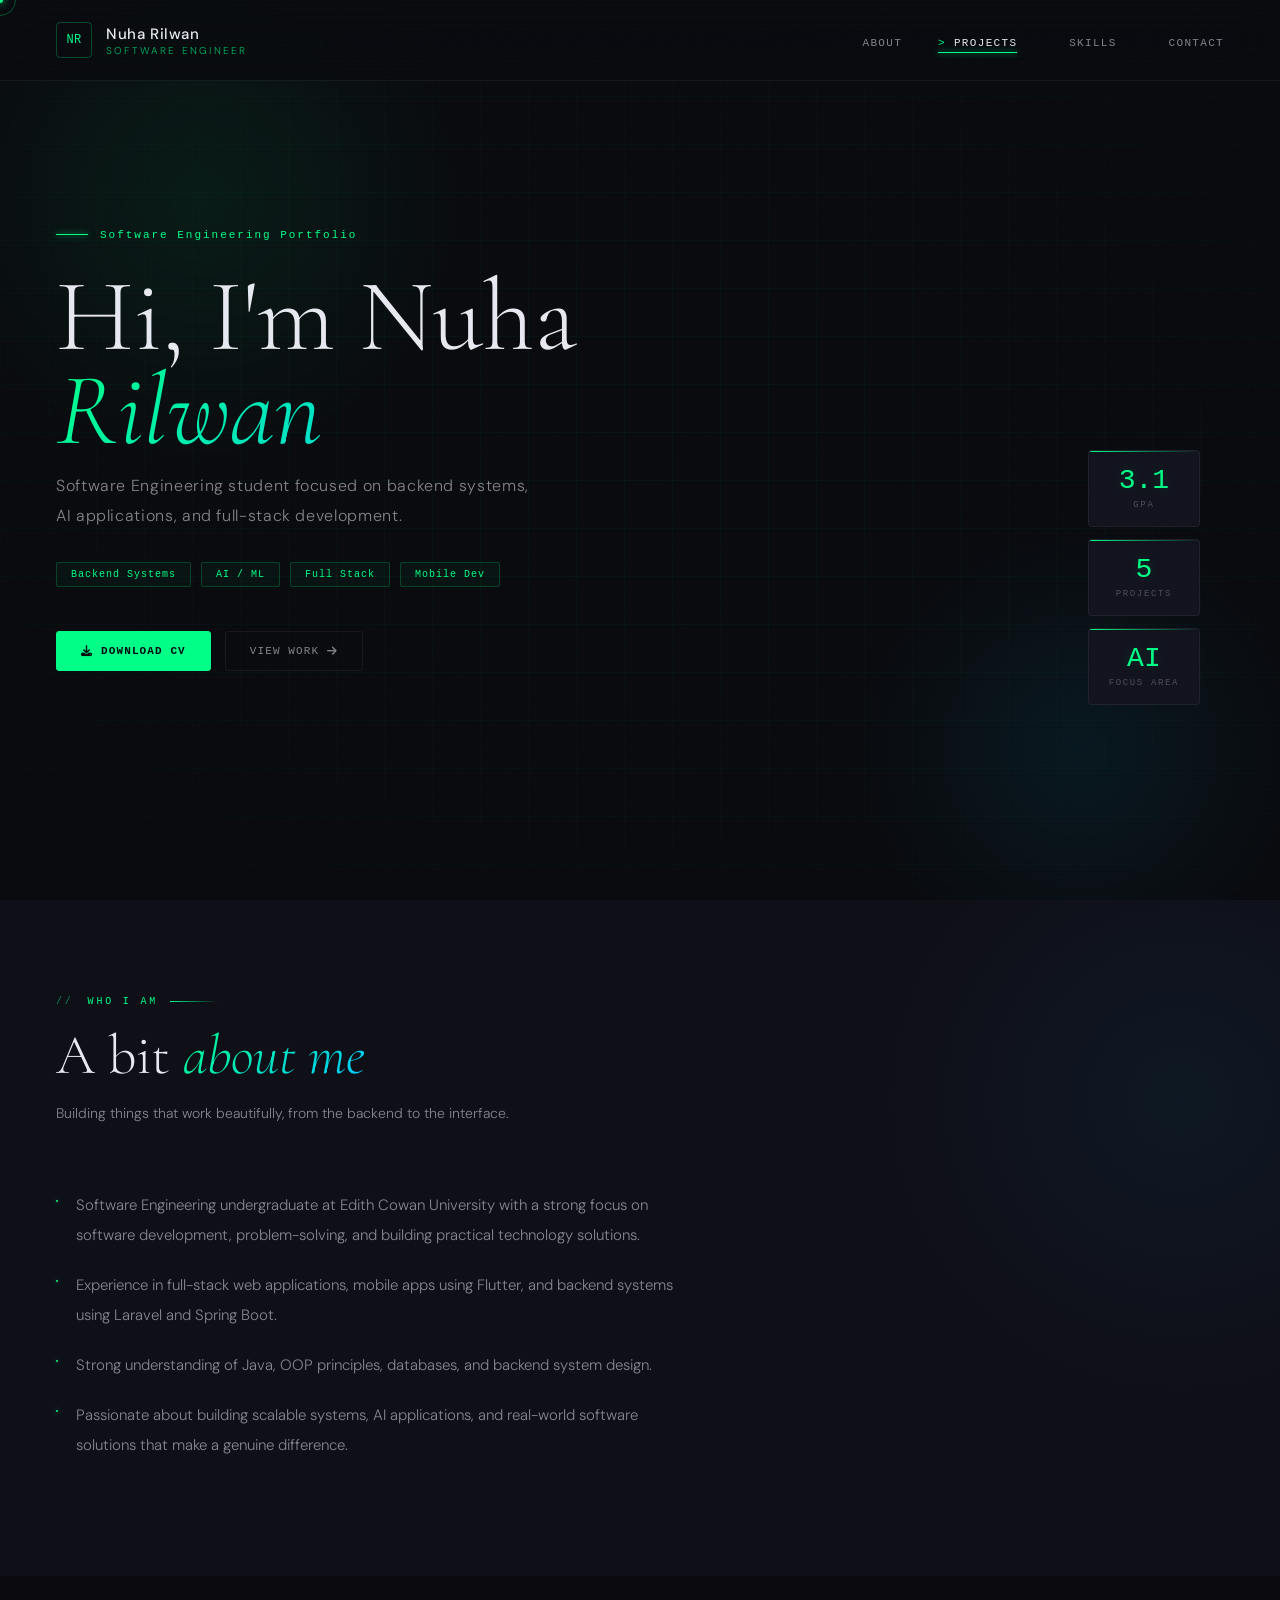
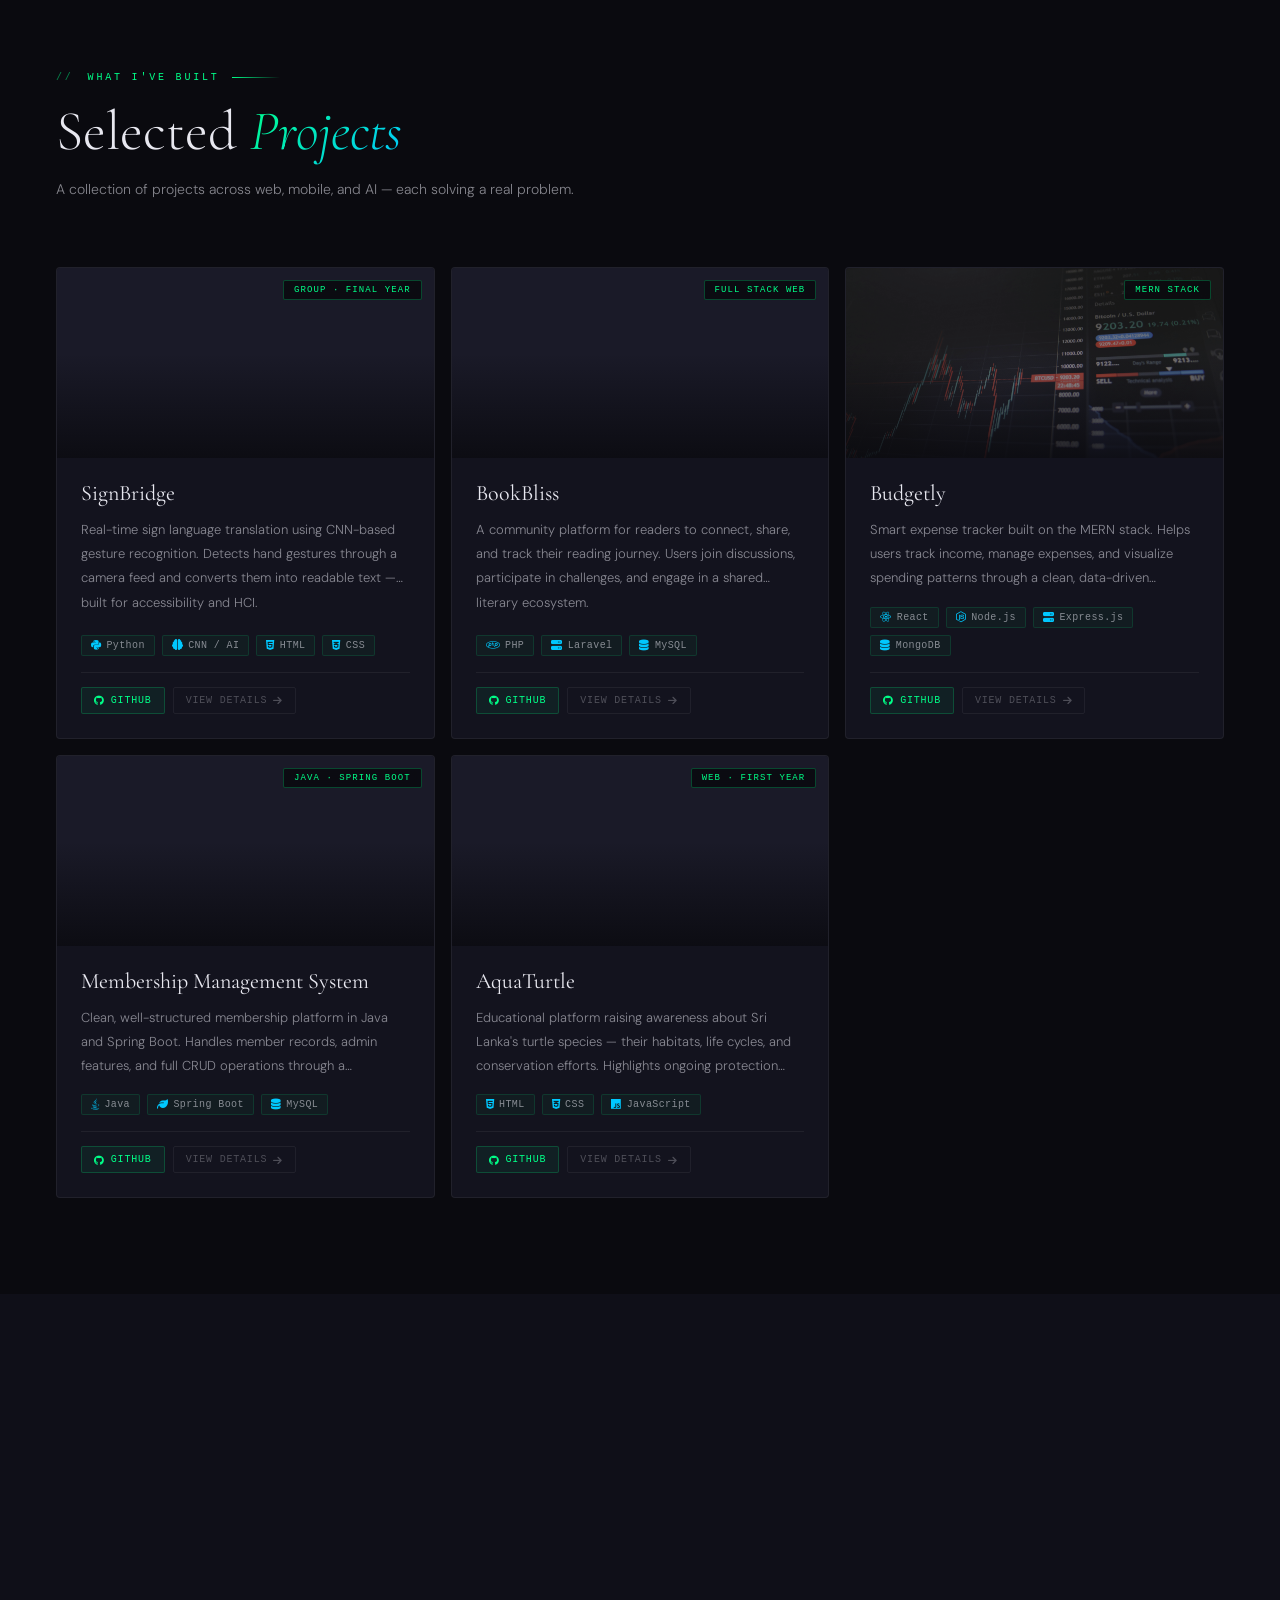
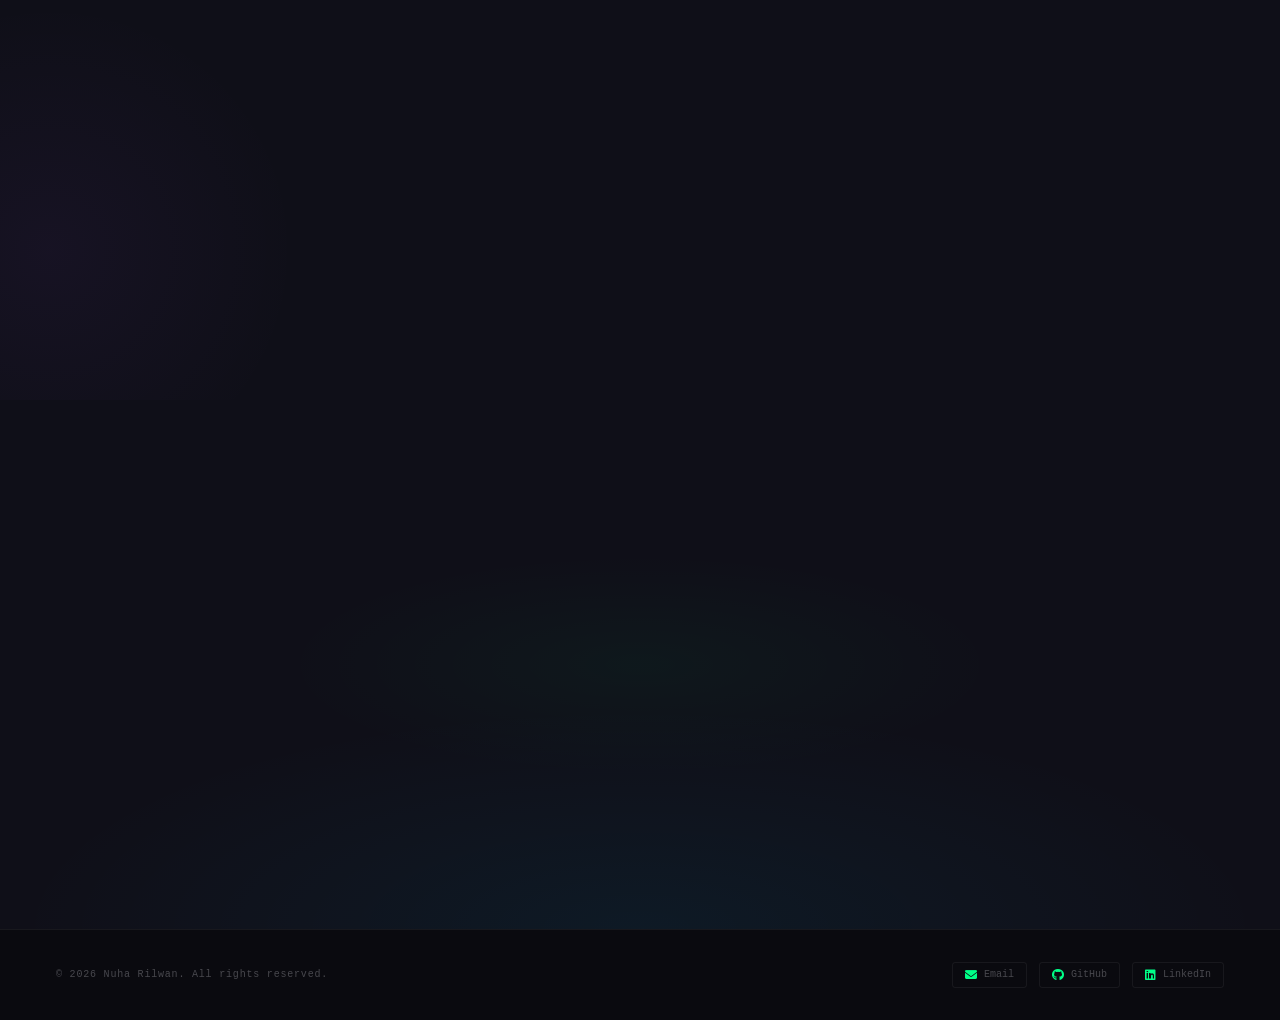
==== commit 18b1e16b: "Updated cv added" ====
--- a/index.html
+++ b/index.html
@@ -60,7 +60,7 @@
     </div>
 
     <div class="hero-cta">
-      <a class="btn btn-primary" href="assets/cv/Nuha_Rilwan.pdf" download>
+      <a class="btn btn-primary" href="assets/cv/Nuha_R.pdf" download>
         <i class="fa-solid fa-download"></i> Download CV
       </a>
       <a class="btn btn-ghost" href="#projects">
